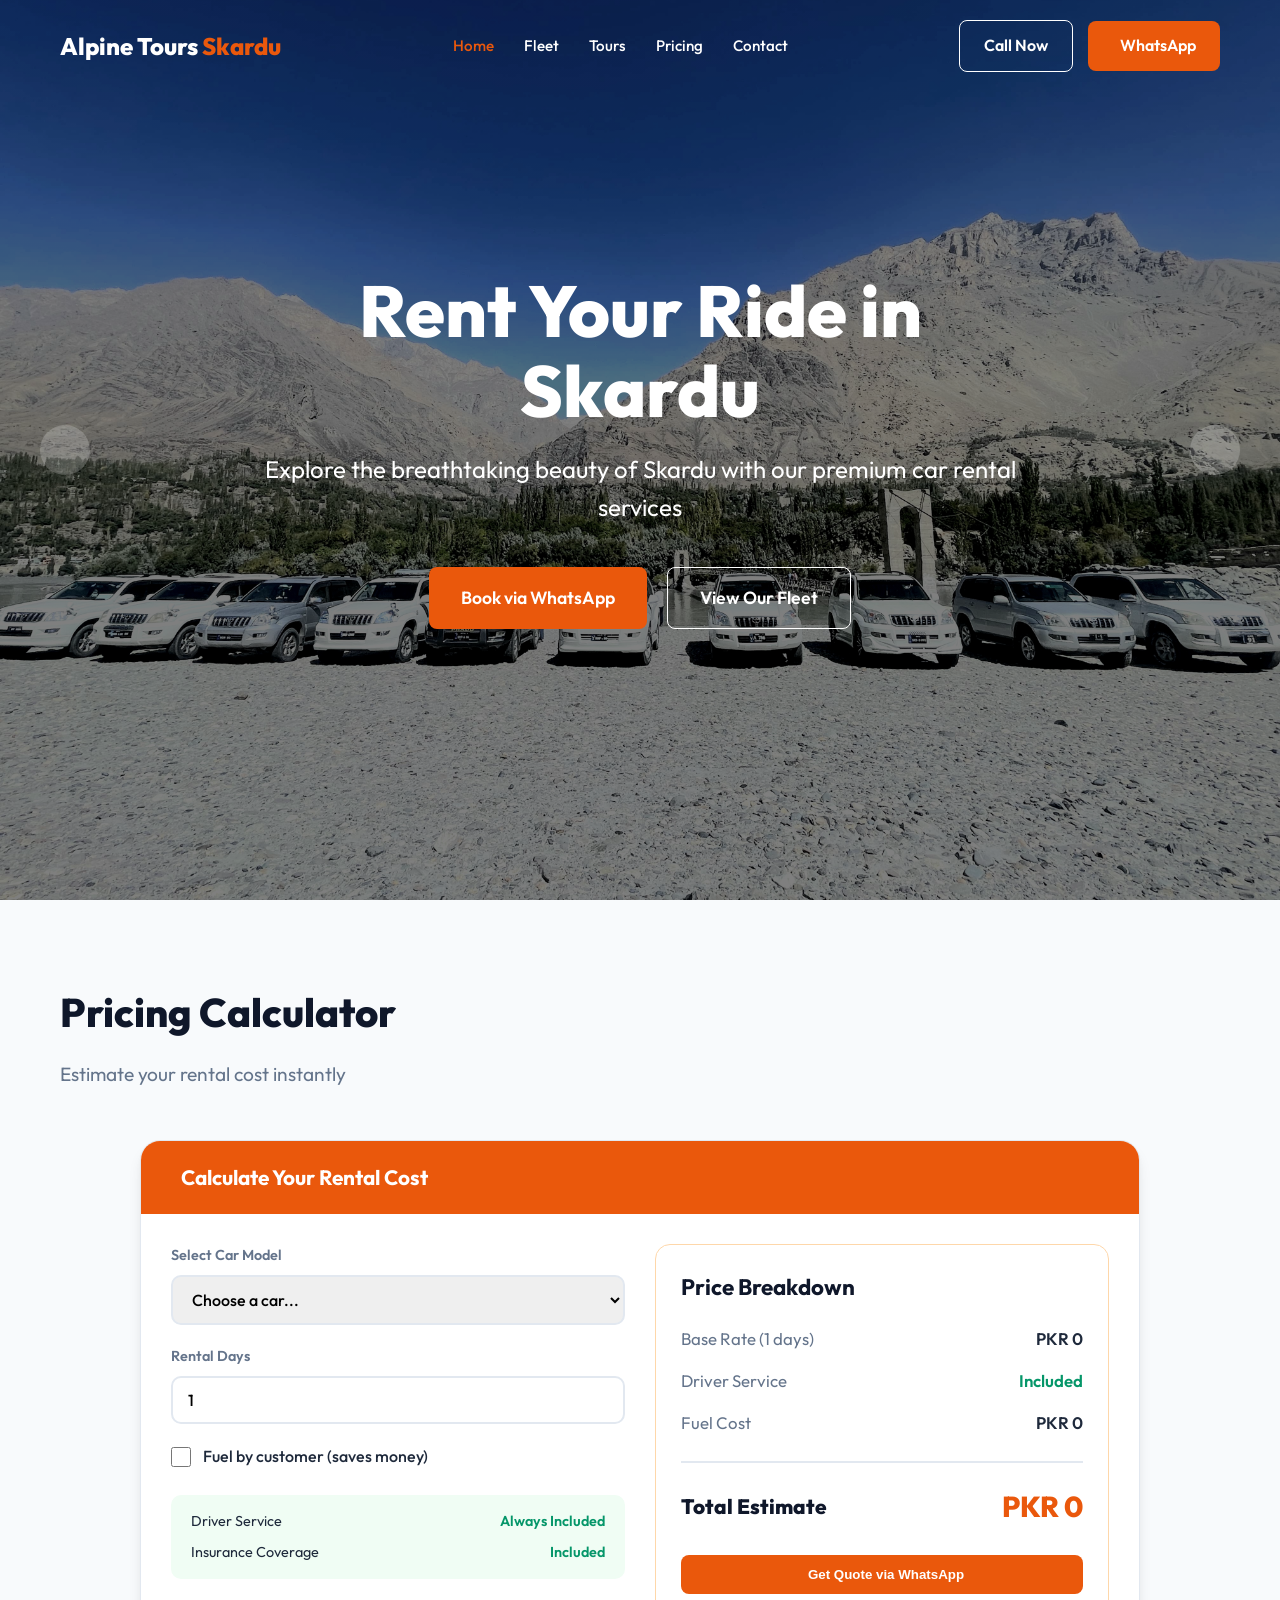
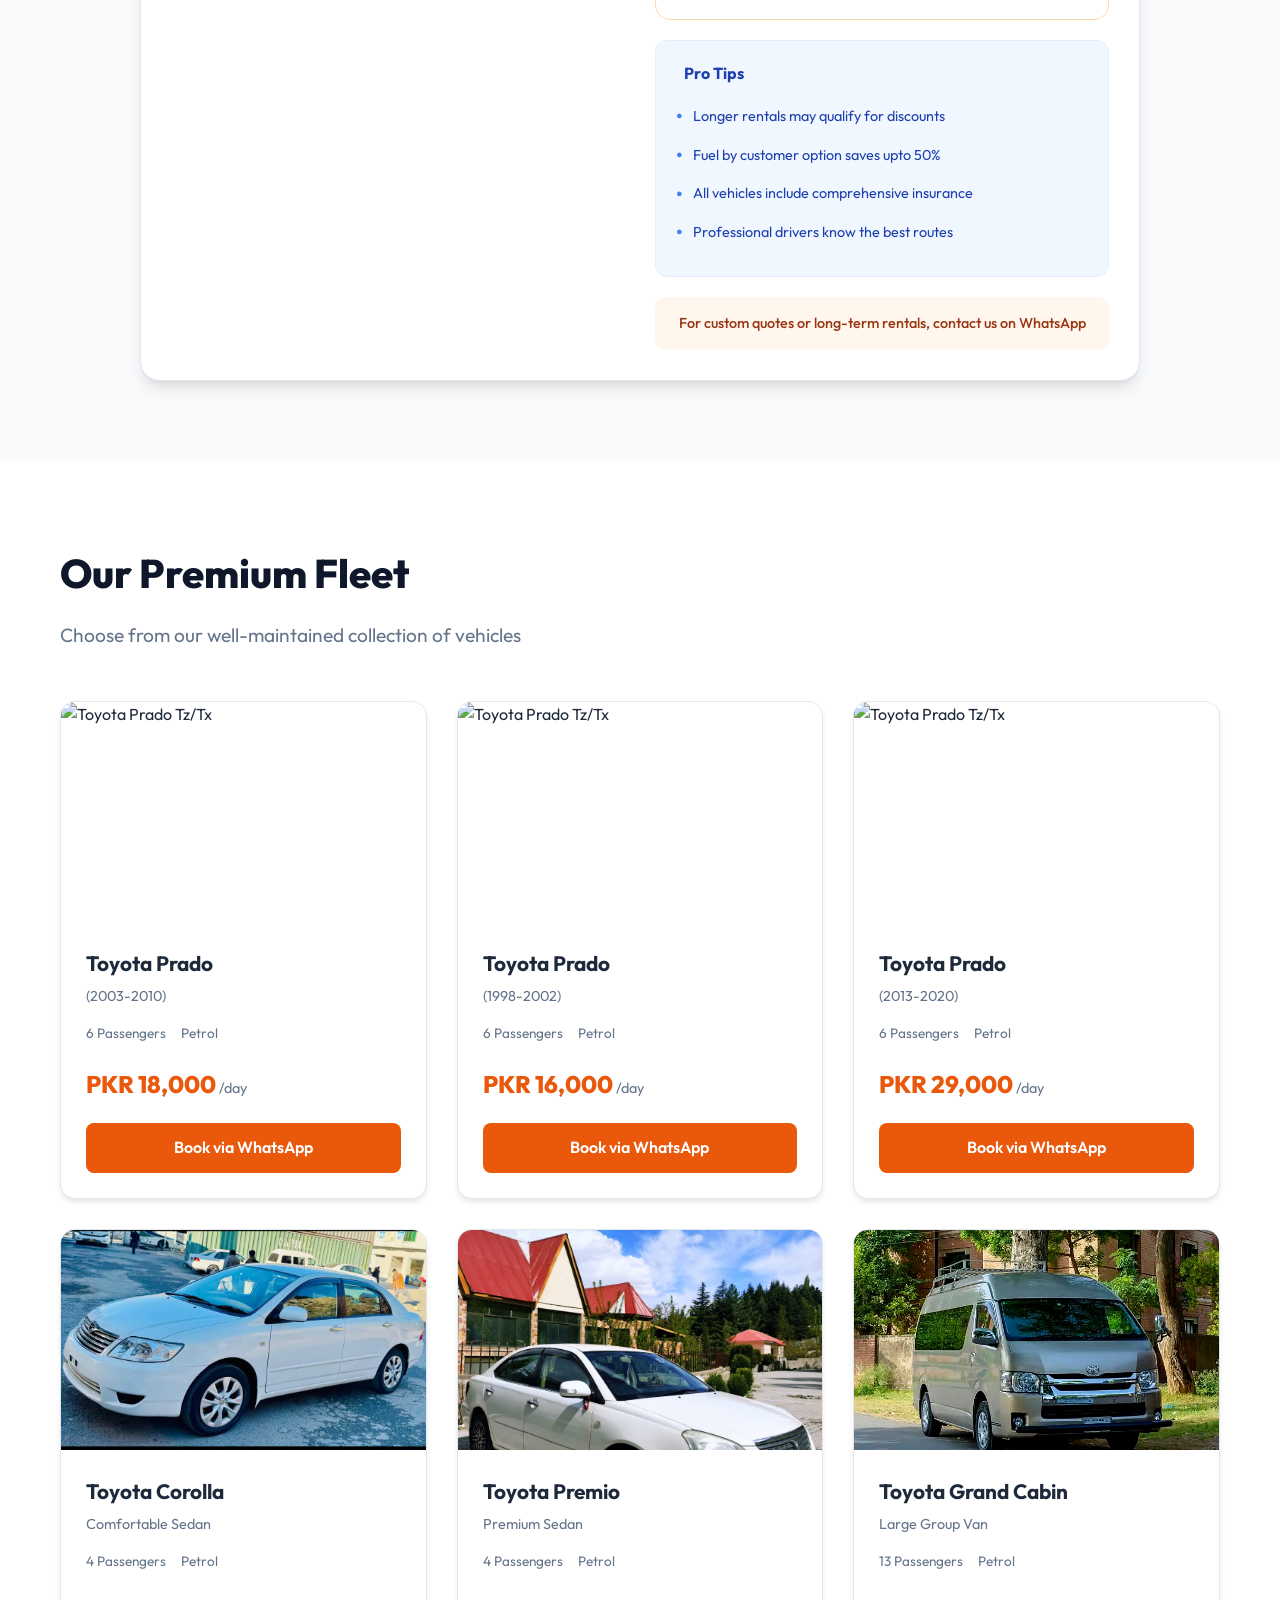
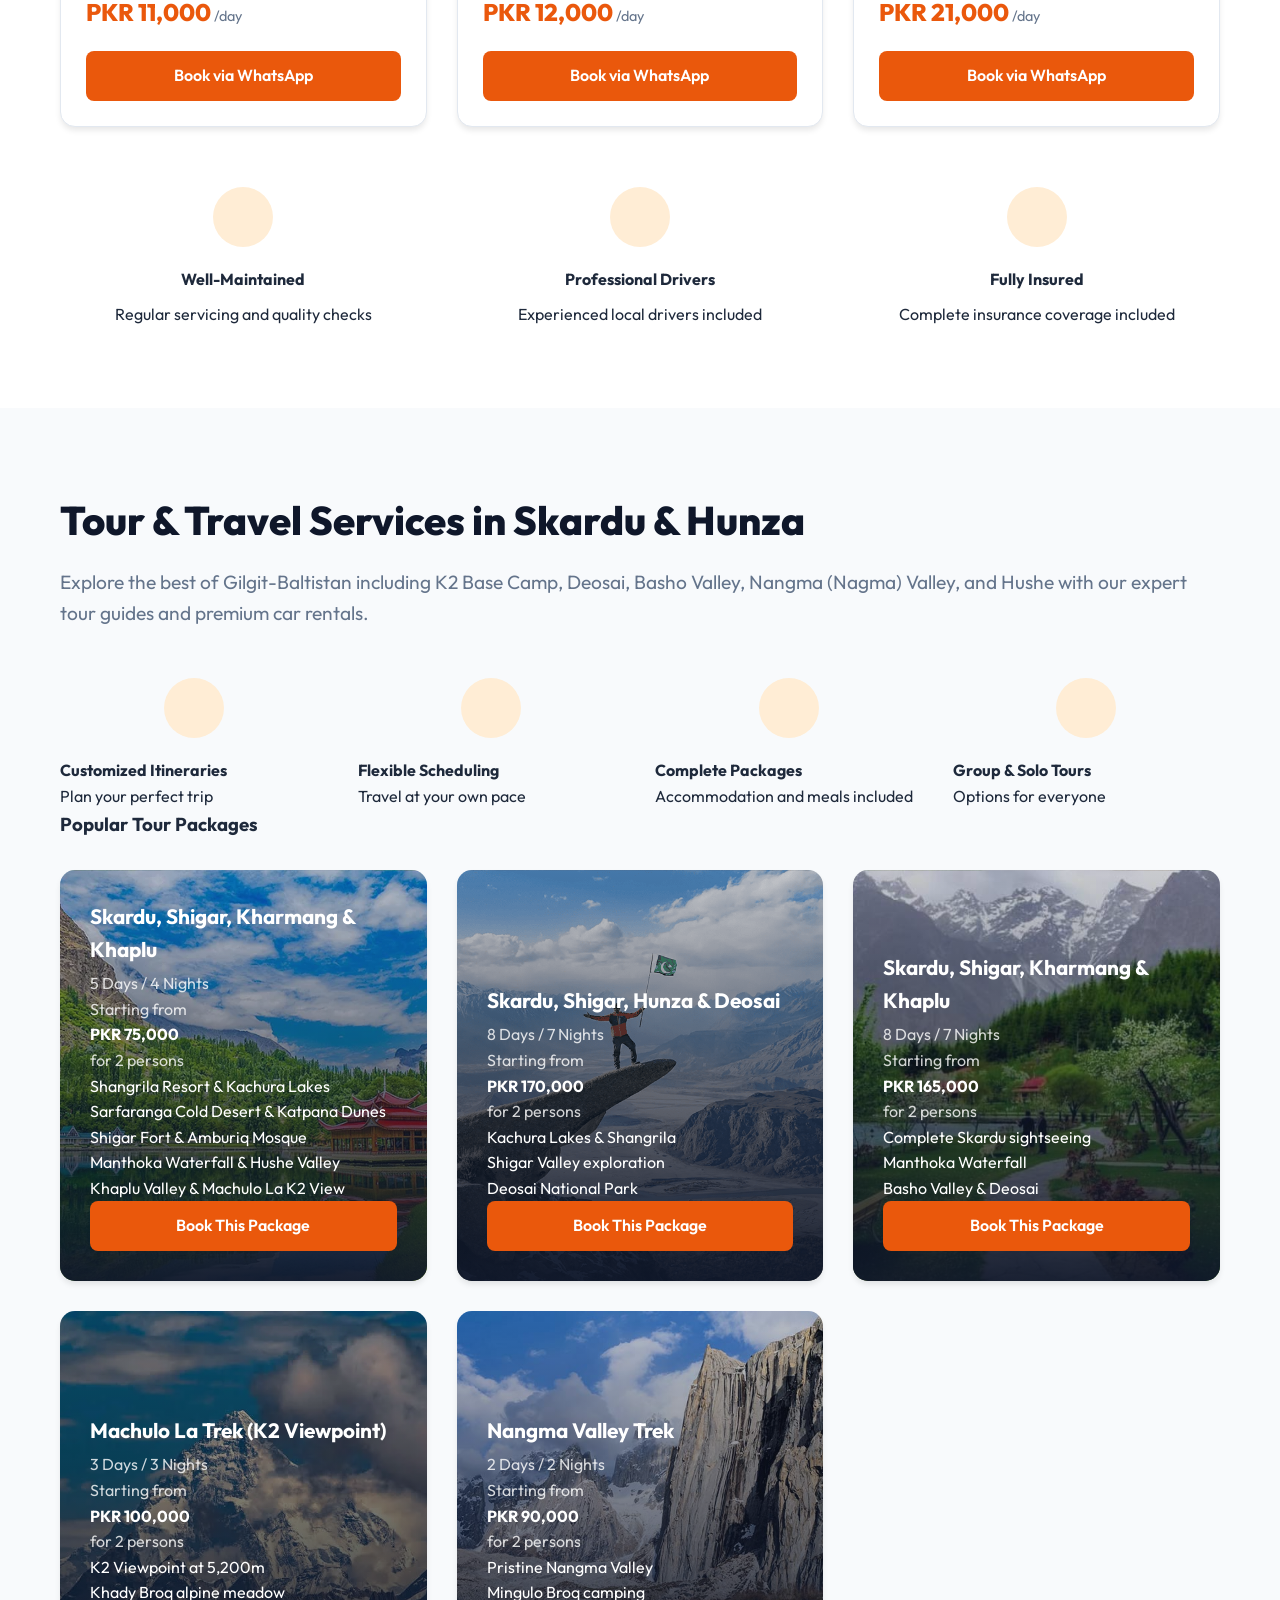
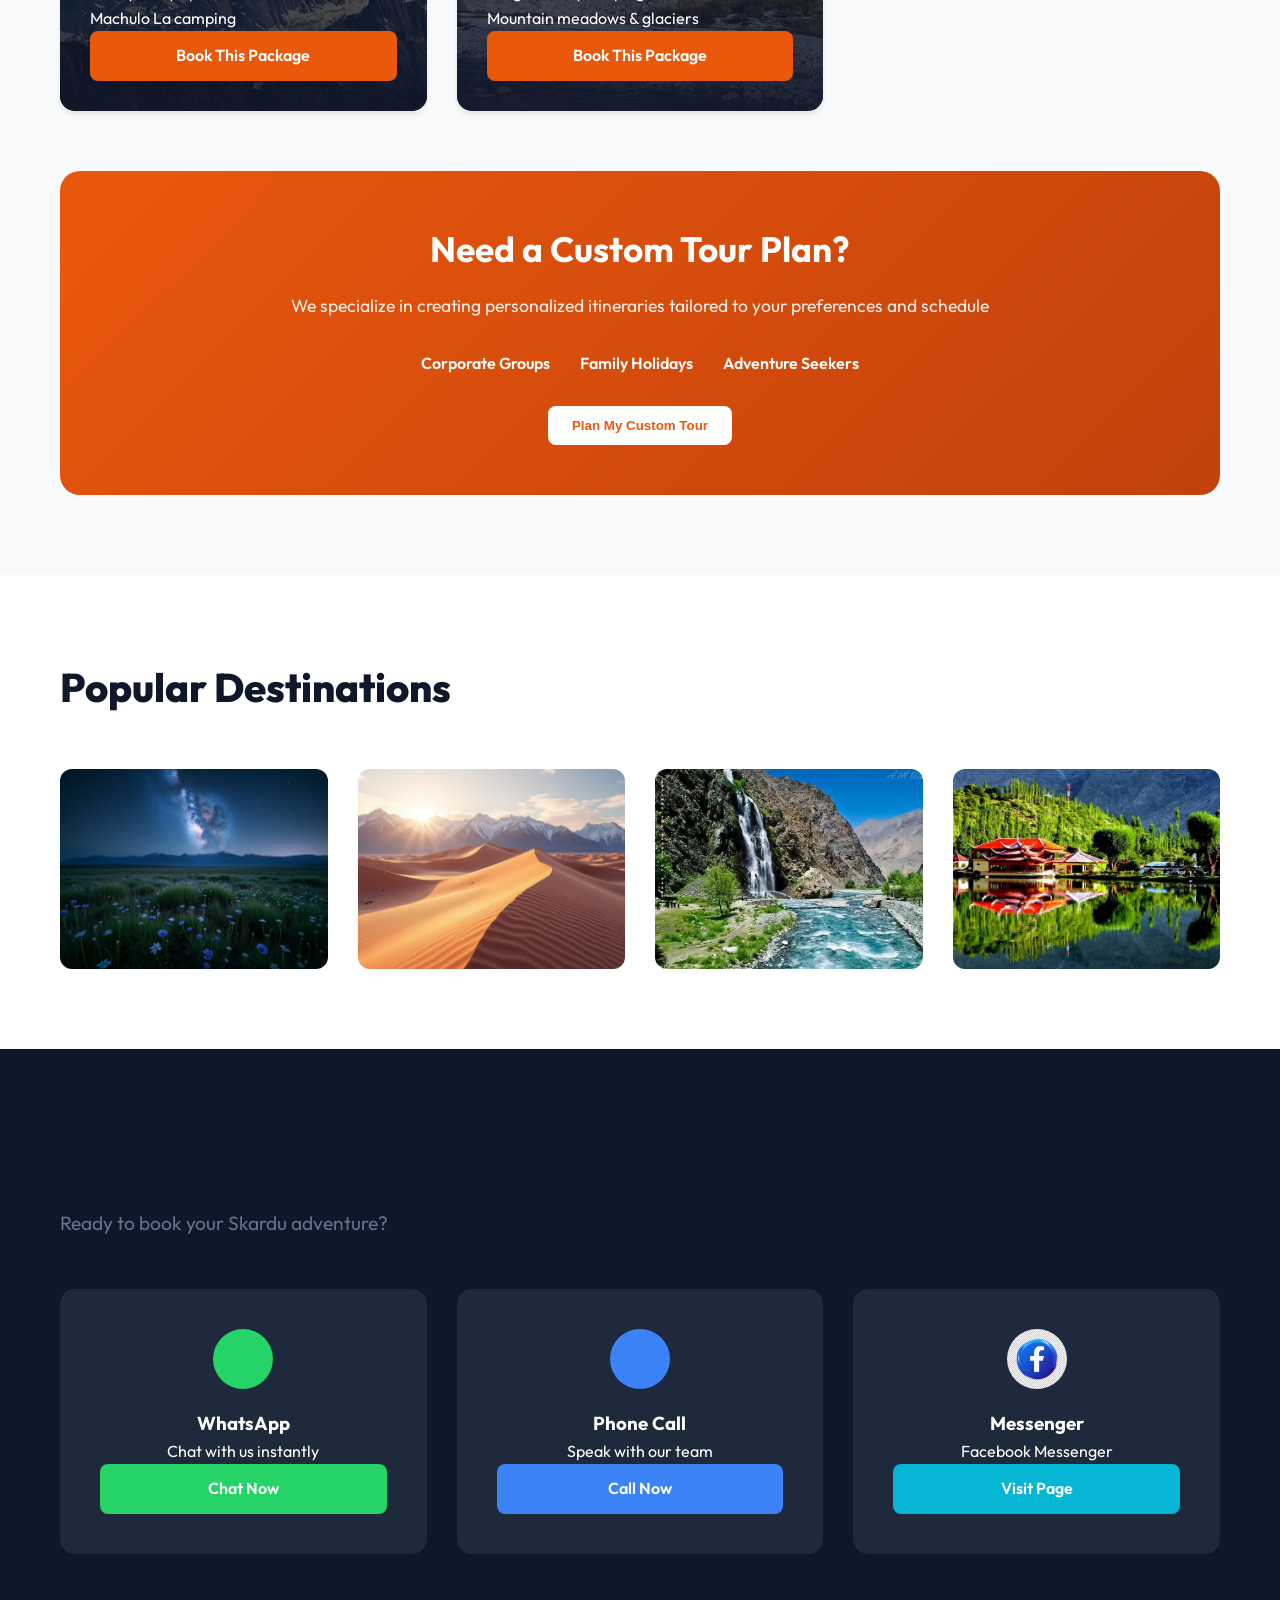
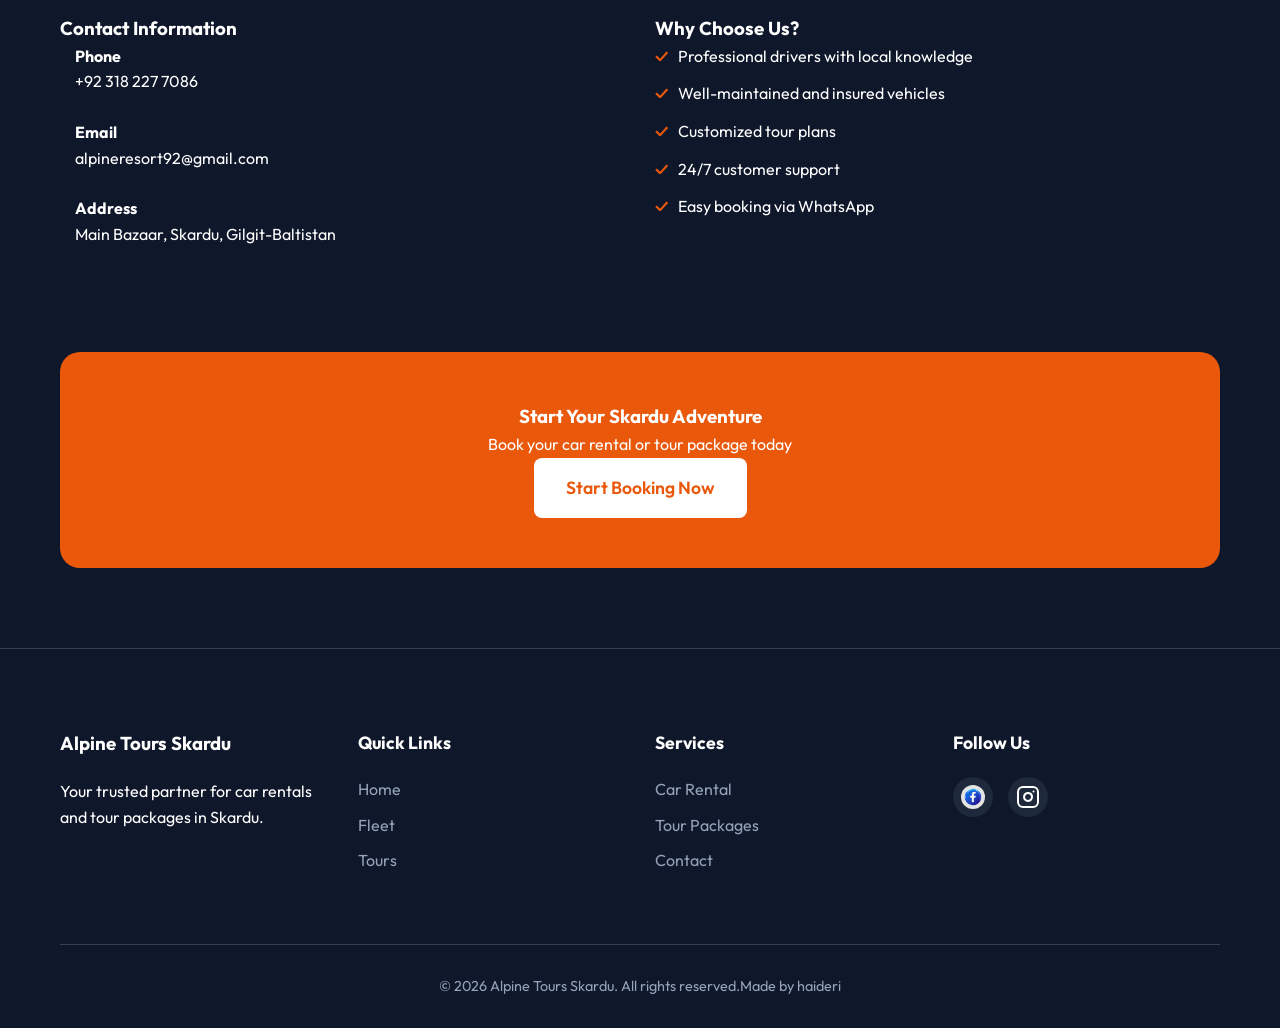
==== index.html @ d1e9169a "First upload" ====
<!DOCTYPE html>
<html lang="en">

<head>
    <meta charset="UTF-8">
    <meta name="viewport" content="width=device-width, initial-scale=1.0">
    <title>Alpine Tours Skardu | Rent Prado, K2 & Deosai Tours, Skardu Tour Packages</title>
    <meta name="description"
        content="Alpine Tours Skardu offers premium car rentals (Prado, Corolla) and tour packages to K2, Deosai, Basho Valley, and Hunza. Book your Skardu tour guide today!">
    <meta name="keywords"
        content="Tours, Skardu, Rent, Prado, K2, Nangma, Nagma, Machulo La, Hushe, Basho Valley, Deosai, Manthoka Waterfall, Katpana, Sarfaranga, Kachura, Tour Guide, Packages, Hunza, Skardu Car Rental">
    <meta name="author" content="Alpine Tours Skardu">

    <!-- Open Graph / Facebook -->
    <meta property="og:type" content="website">
    <meta property="og:url" content="https://alpinetourskardu.com/">
    <meta property="og:title" content="Alpine Tours Skardu | Rent Prado, K2 & Deosai Tours">
    <meta property="og:description"
        content="Premium car rentals and customized tour packages in Skardu. Explore Deosai, K2, and Basho Valley with our expert tour guides.">
    <meta property="og:image" content="img/skardu.webp">

    <!-- Twitter -->
    <meta property="twitter:card" content="summary_large_image">
    <meta property="twitter:url" content="https://alpinetourskardu.com/">
    <meta property="twitter:title" content="Alpine Tours Skardu | Rent Prado, K2 & Deosai Tours">
    <meta property="twitter:description"
        content="Premium car rentals and customized tour packages in Skardu. Explore Deosai, K2, and Basho Valley.">
    <meta property="twitter:image" content="img/skardu.webp">

    <!-- Structured Data (JSON-LD) -->
    <script type="application/ld+json">
    {
      "@context": "https://schema.org",
      "@type": "TravelAgency",
      "name": "Alpine Tours Skardu",
      "image": "img/skardu.webp",
      "@id": "",
      "url": "https://alpinetourskardu.com/",
      "telephone": "+923182277086",
      "address": {
        "@type": "PostalAddress",
        "streetAddress": "Main Bazaar",
        "addressLocality": "Skardu",
        "addressRegion": "Gilgit-Baltistan",
        "postalCode": "16100",
        "addressCountry": "PK"
      },
      "geo": {
        "@type": "GeoCoordinates",
        "latitude": 35.2975,
        "longitude": 75.6333
      },
      "openingHoursSpecification": {
        "@type": "OpeningHoursSpecification",
        "dayOfWeek": [
          "Monday",
          "Tuesday",
          "Wednesday",
          "Thursday",
          "Friday",
          "Saturday",
          "Sunday"
        ],
        "opens": "00:00",
        "closes": "23:59"
      }
    }
    </script>

    <!-- Fonts -->
    <link rel="preconnect" href="https://fonts.googleapis.com">
    <link rel="preconnect" href="https://fonts.gstatic.com" crossorigin>
    <link href="https://fonts.googleapis.com/css2?family=Outfit:wght@300;400;500;600;700;800&display=swap"
        rel="stylesheet">

    <!-- CSS -->
    <link rel="stylesheet" href="style.css">

    <!-- Preload Hero Image -->
    <link rel="preload" as="image" href="img/bag1.jpg">

    <!-- Lucide Icons -->
    <script src="https://unpkg.com/lucide@latest"></script>
</head>

<body>
    <!-- Navigation -->
    <nav id="navbar">
        <div class="container nav-container">
            <div class="logo">
                <a href="#home">Alpine Tours <span>Skardu</span></a>
            </div>

            <div class="nav-links" id="navLinks">
                <a href="#home" class="active">Home</a>
                <a href="#fleet">Fleet</a>
                <a href="#tours">Tours</a>
                <a href="#pricing">Pricing</a>
                <a href="#contact">Contact</a>
            </div>

            <div class="nav-actions">
                <a href="tel:+923182277086" class="btn btn-outline hide-mobile">Call Now</a>
                <a href="https://wa.me/923182277086" target="_blank" class="btn btn-primary">
                    <i data-lucide="message-circle"></i>
                    <span>WhatsApp</span>
                </a>
                <button class="menu-toggle" id="menuToggle">
                    <i data-lucide="menu"></i>
                </button>
            </div>
        </div>

        <!-- Mobile Menu -->
        <div class="mobile-menu" id="mobileMenu">
            <a href="#home">Home</a>
            <a href="#fleet">Fleet</a>
            <a href="#tours">Tours</a>
            <a href="#pricing">Pricing</a>
            <a href="#contact">Contact</a>
            <a href="tel:+923182277086" class="mobile-cta">Call Now</a>
        </div>
    </nav>

    <!-- Hero Section -->
    <section id="home" class="hero">
        <div class="hero-slider" id="heroSlider">
            <!-- Slides will be injected or hardcoded -->
            <div class="slide active"
                style="background-image: linear-gradient(rgba(0,0,0,0.5), rgba(0,0,0,0.5)), url('img/bag1.jpg')">
                <div class="container hero-content">
                    <h1 class="fade-in">Rent Your Ride in Skardu</h1>
                    <p class="fade-in-delay">Explore the breathtaking beauty of Skardu with our premium car rental services</p>
                    <div class="hero-btns fade-in-delay-2">
                        <a href="https://wa.me/923182277086" target="_blank" class="btn btn-primary btn-lg">Book via WhatsApp</a>
                        <a href="#fleet" class="btn btn-outline btn-lg">View Our Fleet</a>
                    </div>
                </div>
            </div>
        </div>

        <div class="slider-controls">
            <button id="prevSlide"><i data-lucide="chevron-left"></i></button>
            <button id="nextSlide"><i data-lucide="chevron-right"></i></button>
        </div>

        <div class="slider-dots" id="sliderDots"></div>
    </section>

    <!-- Pricing Calculator Section -->
    <section id="pricing" class="section bg-light">
        <div class="container">
            <div class="section-header text-center">
                <h2>Pricing Calculator</h2>
                <p>Estimate your rental cost instantly</p>
            </div>

            <div class="calculator-card">
                <div class="calc-header">
                    <i data-lucide="calculator"></i>
                    <h3>Calculate Your Rental Cost</h3>
                </div>
                <div class="calc-body">
                    <div class="calc-grid">
                        <div class="calc-form-side">
                            <div class="form-group">
                                <label for="carSelect">Select Car Model</label>
                                <select id="carSelect">
                                    <option value="" disabled selected>Choose a car...</option>
                                    <option value="8000" data-name="Toyota Prado Tz/Tx (2003-2010)"
                                        data-image="https://cdn.builder.io/api/v1/image/assets%2Ffdd56951636c4281af1ff3e14802ea36%2F48b029d29fe64defafe3b20cee55f166?format=webp&width=400"
                                        data-fuel="10000">Toyota Prado (2003-2010) </option>
                                    <option value="7000" data-name="Toyota Prado Tz/Tx (1998-2002)"
                                        data-image="https://cdn.builder.io/api/v1/image/assets%2Ffdd56951636c4281af1ff3e14802ea36%2F7db49ef62cf04a0687fddeb3b77f5457?format=webp&width=400"
                                        data-fuel="9000">Toyota Prado (1998-2002) </option>
                                    <option value="18000" data-name="Toyota Prado Tz/Tx (2013-2020)"
                                        data-image="https://cdn.builder.io/api/v1/image/assets%2Ffdd56951636c4281af1ff3e14802ea36%2F344e35fb4f974686bb15cae7d5325103?format=webp&width=400"
                                        data-fuel="11000">Toyota Prado (2013-2020) </option>
                                    <option value="5000" data-name="Toyota Corolla" data-image="img/Corolla .jpg"
                                        data-fuel="6000">Toyota Corolla </option>
                                    <option value="6000" data-name="Toyota Premio" data-image="img/Premio.jpg"
                                        data-fuel="6000">Toyota Premio </option>
                                    <option value="13000" data-name="Toyota Grand Cabin"
                                        data-image="img/Grand Cabin.jpeg" data-fuel="8000">Toyota Grand Cabin </option>
                                </select>
                            </div>

                            <div class="form-group">
                                <label for="rentalDays">Rental Days</label>
                                <input type="number" id="rentalDays" min="1" max="30" value="1">
                            </div>

                            <div class="form-checkbox">
                                <input type="checkbox" id="fuelOption">
                                <label for="fuelOption">Fuel by customer (saves money)</label>
                            </div>

                            <div class="calc-inclusions">
                                <div class="inclusion-item">
                                    <span>Driver Service</span>
                                    <span class="status-badge"><i data-lucide="check"></i> Always Included</span>
                                </div>
                                <div class="inclusion-item">
                                    <span>Insurance Coverage</span>
                                    <span class="status-badge"><i data-lucide="check"></i> Included</span>
                                </div>
                            </div>

                            <div id="selectedVehicleCard" class="selected-vehicle-card" style="display: none;">
                                <h4>Selected Vehicle</h4>
                                <div class="selected-vehicle-box">
                                    <img id="selectedVehicleImg" src="" alt="Selected Vehicle">
                                    <div class="selected-vehicle-name" id="selectedVehicleName"></div>
                                </div>
                            </div>
                        </div>

                        <div class="calc-summary-side">
                            <div class="price-breakdown-card">
                                <h3>Price Breakdown</h3>
                                <div class="breakdown-list">
                                    <div class="breakdown-item">
                                        <span class="label">Base Rate (<span id="summaryDays">1</span> days)</span>
                                        <span class="value" id="summaryBase">PKR 0</span>
                                    </div>
                                    <div class="breakdown-item">
                                        <span class="label">Driver Service</span>
                                        <span class="value text-success">Included</span>
                                    </div>
                                    <div class="breakdown-item" id="fuelBreakdown">
                                        <span class="label">Fuel Cost</span>
                                        <span class="value" id="summaryFuel">PKR 0</span>
                                    </div>
                                </div>
                                <div class="total-estimate">
                                    <span class="label">Total Estimate</span>
                                    <span class="value" id="totalPrice">PKR 0</span>
                                </div>
                                <button class="btn btn-primary btn-block" id="bookBtn">
                                    <i data-lucide="message-circle"></i>
                                    Get Quote via WhatsApp
                                </button>
                            </div>

                            <div class="pro-tips">
                                <h4><i data-lucide="lightbulb"></i> Pro Tips</h4>
                                <ul>
                                    <li>Longer rentals may qualify for discounts</li>
                                    <li>Fuel by customer option saves upto 50%</li>
                                    <li>All vehicles include comprehensive insurance</li>
                                    <li>Professional drivers know the best routes</li>
                                </ul>
                            </div>

                            <div class="custom-quote-msg">
                                For custom quotes or long-term rentals, contact us on WhatsApp
                            </div>
                        </div>
                    </div>
                </div>
            </div>
        </div>
    </section>

    <!-- Fleet Section -->
    <section id="fleet" class="section">
        <div class="container">
            <div class="section-header text-center">
                <h2>Our Premium Fleet</h2>
                <p>Choose from our well-maintained collection of vehicles</p>
            </div>

            <div class="grid grid-3">
                <!-- Vehicle Card 1 -->
                <div class="card vehicle-card">
                    <div class="card-img">
                        <img src="https://cdn.builder.io/api/v1/image/assets%2Ffdd56951636c4281af1ff3e14802ea36%2F48b029d29fe64defafe3b20cee55f166?format=webp&width=400"
                            alt="Toyota Prado Tz/Tx">
                        <div class="card-overlay">
                            <a href="https://wa.me/923182277086" class="btn btn-primary">Book Now</a>
                        </div>
                    </div>
                    <div class="card-content">
                        <h3>Toyota Prado </h3>
                        <p class="subtitle">(2003-2010)</p>
                        <div class="vehicle-info">
                            <span><i data-lucide="users"></i> 6 Passengers</span>
                            <span><i data-lucide="fuel"></i> Petrol</span>
                        </div>
                        <div class="price-tag">
                            <span class="amount">PKR 18,000</span>
                            <span class="unit">/day</span>
                        </div>
                        <a href="https://wa.me/923182277086" class="btn btn-primary btn-block">Book via WhatsApp</a>
                    </div>
                </div>

                <!-- Vehicle Card 2 -->
                <div class="card vehicle-card">
                    <div class="card-img">
                        <img src="https://cdn.builder.io/api/v1/image/assets%2Ffdd56951636c4281af1ff3e14802ea36%2F7db49ef62cf04a0687fddeb3b77f5457?format=webp&width=400"
                            alt="Toyota Prado Tz/Tx">
                        <div class="card-overlay">
                            <a href="https://wa.me/923182277086" class="btn btn-primary">Book Now</a>
                        </div>
                    </div>
                    <div class="card-content">
                        <h3>Toyota Prado </h3>
                        <p class="subtitle">(1998-2002)</p>
                        <div class="vehicle-info">
                            <span><i data-lucide="users"></i> 6 Passengers</span>
                            <span><i data-lucide="fuel"></i> Petrol</span>
                        </div>
                        <div class="price-tag">
                            <span class="amount">PKR 16,000</span>
                            <span class="unit">/day</span>
                        </div>
                        <a href="https://wa.me/923182277086" class="btn btn-primary btn-block">Book via WhatsApp</a>
                    </div>
                </div>

                <!-- Vehicle Card 3 -->
                <div class="card vehicle-card">
                    <div class="card-img">
                        <img src="https://cdn.builder.io/api/v1/image/assets%2Ffdd56951636c4281af1ff3e14802ea36%2F344e35fb4f974686bb15cae7d5325103?format=webp&width=400"
                            alt="Toyota Prado Tz/Tx">
                        <div class="card-overlay">
                            <a href="https://wa.me/923182277086" class="btn btn-primary">Book Now</a>
                        </div>
                    </div>
                    <div class="card-content">
                        <h3>Toyota Prado </h3>
                        <p class="subtitle">(2013-2020)</p>
                        <div class="vehicle-info">
                            <span><i data-lucide="users"></i> 6 Passengers</span>
                            <span><i data-lucide="fuel"></i> Petrol</span>
                        </div>
                        <div class="price-tag">
                            <span class="amount">PKR 29,000</span>
                            <span class="unit">/day</span>
                        </div>
                        <a href="https://wa.me/923182277086" class="btn btn-primary btn-block">Book via WhatsApp</a>
                    </div>
                </div>

                <!-- Vehicle Card 4: Toyota Corolla -->
                <div class="card vehicle-card">
                    <div class="card-img">
                        <img src="img/Corolla%20.jpg" alt="Toyota Corolla">
                        <div class="card-overlay">
                            <a href="https://wa.me/923182277086" class="btn btn-primary">Book Now</a>
                        </div>
                    </div>
                    <div class="card-content">
                        <h3>Toyota Corolla</h3>
                        <p class="subtitle">Comfortable Sedan</p>
                        <div class="vehicle-info">
                            <span><i data-lucide="users"></i> 4 Passengers</span>
                            <span><i data-lucide="fuel"></i> Petrol</span>
                        </div>
                        <div class="price-tag">
                            <span class="amount">PKR 11,000</span>
                            <span class="unit">/day</span>
                        </div>
                        <a href="https://wa.me/923182277086" class="btn btn-primary btn-block">Book via WhatsApp</a>
                    </div>
                </div>

                <!-- Vehicle Card 5: Toyota Premio -->
                <div class="card vehicle-card">
                    <div class="card-img">
                        <img src="img/Premio.jpg" alt="Toyota Premio">
                        <div class="card-overlay">
                            <a href="https://wa.me/923182277086" class="btn btn-primary">Book Now</a>
                        </div>
                    </div>
                    <div class="card-content">
                        <h3>Toyota Premio</h3>
                        <p class="subtitle">Premium Sedan</p>
                        <div class="vehicle-info">
                            <span><i data-lucide="users"></i> 4 Passengers</span>
                            <span><i data-lucide="fuel"></i> Petrol</span>
                        </div>
                        <div class="price-tag">
                            <span class="amount">PKR 12,000</span>
                            <span class="unit">/day</span>
                        </div>
                        <a href="https://wa.me/923182277086" class="btn btn-primary btn-block">Book via WhatsApp</a>
                    </div>
                </div>

                <!-- Vehicle Card 6: Toyota Grand Cabin -->
                <div class="card vehicle-card">
                    <div class="card-img">
                        <img src="img/Grand%20Cabin.jpeg" alt="Toyota Grand Cabin">
                        <div class="card-overlay">
                            <a href="https://wa.me/923182277086" class="btn btn-primary">Book Now</a>
                        </div>
                    </div>
                    <div class="card-content">
                        <h3>Toyota Grand Cabin</h3>
                        <p class="subtitle">Large Group Van</p>
                        <div class="vehicle-info">
                            <span><i data-lucide="users"></i> 13 Passengers</span>
                            <span><i data-lucide="fuel"></i> Petrol</span>
                        </div>
                        <div class="price-tag">
                            <span class="amount">PKR 21,000</span>
                            <span class="unit">/day</span>
                        </div>
                        <a href="https://wa.me/923182277086" class="btn btn-primary btn-block">Book via WhatsApp</a>
                    </div>
                </div>
            </div>

            <div class="fleet-features grid grid-3 mt-section">
                <div class="feature-item">
                    <div class="icon-circle"><i data-lucide="shield"></i></div>
                    <h4>Well-Maintained</h4>
                    <p>Regular servicing and quality checks</p>
                </div>
                <div class="feature-item">
                    <div class="icon-circle"><i data-lucide="users"></i></div>
                    <h4>Professional Drivers</h4>
                    <p>Experienced local drivers included</p>
                </div>
                <div class="feature-item">
                    <div class="icon-circle"><i data-lucide="shield-check"></i></div>
                    <h4>Fully Insured</h4>
                    <p>Complete insurance coverage included</p>
                </div>
            </div>
        </div>
    </section>

    <!-- Tour Services Section -->
    <section id="tours" class="section bg-light">
        <div class="container">
            <div class="section-header text-center">
                <h2>Tour & Travel Services in Skardu & Hunza</h2>
                <p>Explore the best of Gilgit-Baltistan including K2 Base Camp, Deosai, Basho Valley, Nangma (Nagma)
                    Valley, and Hushe with our expert tour guides and premium car rentals.</p>
            </div>

            <div class="grid grid-4 mb-section">
                <div class="service-icon-box">
                    <div class="icon-circle"><i data-lucide="map-pin"></i></div>
                    <h4>Customized Itineraries</h4>
                    <p>Plan your perfect trip</p>
                </div>
                <div class="service-icon-box">
                    <div class="icon-circle"><i data-lucide="calendar"></i></div>
                    <h4>Flexible Scheduling</h4>
                    <p>Travel at your own pace</p>
                </div>
                <div class="service-icon-box">
                    <div class="icon-circle"><i data-lucide="home"></i></div>
                    <h4>Complete Packages</h4>
                    <p>Accommodation and meals included</p>
                </div>
                <div class="service-icon-box">
                    <div class="icon-circle"><i data-lucide="users-2"></i></div>
                    <h4>Group & Solo Tours</h4>
                    <p>Options for everyone</p>
                </div>
            </div>

            <h3 class="text-center mb-md">Popular Tour Packages</h3>
            <div class="grid grid-3">
                <!-- Tour Package 1 -->
                <div class="card tour-card" style="background-image: url('img/skardu.webp')">
                    <div class="card-content">
                        <div class="tour-icon"></div>
                        <h3>Skardu, Shigar, Kharmang & Khaplu</h3>
                        <p class="tour-days">5 Days / 4 Nights</p>
                        <div class="tour-price">
                            <span class="label">Starting from</span>
                            <h4 class="amount">PKR 75,000</h4>
                            <span class="pax">for 2 persons</span>
                        </div>
                        <ul class="tour-highlights">
                            <li><i data-lucide="check-circle"></i> Shangrila Resort & Kachura Lakes</li>
                            <li><i data-lucide="check-circle"></i> Sarfaranga Cold Desert & Katpana Dunes</li>
                            <li><i data-lucide="check-circle"></i> Shigar Fort & Amburiq Mosque</li>
                            <li><i data-lucide="check-circle"></i> Manthoka Waterfall & Hushe Valley</li>
                            <li><i data-lucide="check-circle"></i> Khaplu Valley & Machulo La K2 View</li>
                        </ul>
                        <a href="https://wa.me/923182277086?text=Hi!%20I'm%20interested%20in%20booking%20the%20Skardu,%20Shigar,%20Kharmang%20&%20Khaplu%205-Day%20Package."
                            target="_blank" class="btn btn-primary btn-block">Book This Package</a>
                    </div>
                </div>

                <!-- Tour Package 2 -->
                <div class="card tour-card" style="background-image: url('img/skardu1.png')">
                    <div class="card-content">
                        <div class="tour-icon"></div>
                        <h3>Skardu, Shigar, Hunza & Deosai</h3>
                        <p class="tour-days">8 Days / 7 Nights</p>
                        <div class="tour-price">
                            <span class="label">Starting from</span>
                            <h4 class="amount">PKR 170,000</h4>
                            <span class="pax">for 2 persons</span>
                        </div>
                        <ul class="tour-highlights">
                            <li><i data-lucide="check-circle"></i> Kachura Lakes & Shangrila</li>
                            <li><i data-lucide="check-circle"></i> Shigar Valley exploration</li>
                            <li><i data-lucide="check-circle"></i> Deosai National Park</li>
                        </ul>
                        <a href="https://wa.me/923182277086?text=Hi!%20I'm%20interested%20in%20booking%20the%20Skardu,%20Shigar,%20Hunza%20&%20Deosai%208-Day%20Package."
                            target="_blank" class="btn btn-primary btn-block">Book This Package</a>
                    </div>
                </div>

                <!-- Tour Package 3 -->
                <div class="card tour-card" style="background-image: url('img/skardu2.jpg')">
                    <div class="card-content">
                        <div class="tour-icon"></div>
                        <h3>Skardu, Shigar, Kharmang & Khaplu</h3>
                        <p class="tour-days">8 Days / 7 Nights</p>
                        <div class="tour-price">
                            <span class="label">Starting from</span>
                            <h4 class="amount">PKR 165,000</h4>
                            <span class="pax">for 2 persons</span>
                        </div>
                        <ul class="tour-highlights">
                            <li><i data-lucide="check-circle"></i> Complete Skardu sightseeing</li>
                            <li><i data-lucide="check-circle"></i> Manthoka Waterfall</li>
                            <li><i data-lucide="check-circle"></i> Basho Valley & Deosai</li>
                        </ul>
                        <a href="https://wa.me/923182277086?text=Hi!%20I'm%20interested%20in%20booking%20the%20Skardu,%20Shigar,%20Kharmang%20&%20Khaplu%208-Day%20Package."
                            target="_blank" class="btn btn-primary btn-block">Book This Package</a>
                    </div>
                </div>

                <!-- Tour Package 4: Machulo La Trek -->
                <div class="card tour-card" style="background-image: url('img/macholo.webp')">
                    <div class="card-content">
                        <div class="tour-icon"></div>
                        <h3>Machulo La Trek (K2 Viewpoint)</h3>
                        <p class="tour-days">3 Days / 3 Nights</p>
                        <div class="tour-price">
                            <span class="label">Starting from</span>
                            <h4 class="amount">PKR 100,000</h4>
                            <span class="pax">for 2 persons</span>
                        </div>
                        <ul class="tour-highlights">
                            <li><i data-lucide="check-circle"></i> K2 Viewpoint at 5,200m</li>
                            <li><i data-lucide="check-circle"></i> Khady Broq alpine meadow</li>
                            <li><i data-lucide="check-circle"></i> Machulo La camping</li>
                        </ul>
                        <a href="https://wa.me/923182277086?text=Hi!%20I'm%20interested%20in%20booking%20the%20Machulo%20La%20Trek."
                            target="_blank" class="btn btn-primary btn-block">Book This Package</a>
                    </div>
                </div>

                <!-- Tour Package 5: Nangma Valley Trek -->
                <div class="card tour-card" style="background-image: url('img/nangma%20vally.jpg')">
                    <div class="card-content">
                        <div class="tour-icon"></div>
                        <h3>Nangma Valley Trek</h3>
                        <p class="tour-days">2 Days / 2 Nights</p>
                        <div class="tour-price">
                            <span class="label">Starting from</span>
                            <h4 class="amount">PKR 90,000</h4>
                            <span class="pax">for 2 persons</span>
                        </div>
                        <ul class="tour-highlights">
                            <li><i data-lucide="check-circle"></i> Pristine Nangma Valley</li>
                            <li><i data-lucide="check-circle"></i> Mingulo Broq camping</li>
                            <li><i data-lucide="check-circle"></i> Mountain meadows & glaciers</li>
                        </ul>
                        <a href="https://wa.me/923182277086?text=Hi!%20I'm%20interested%20in%20booking%20the%20Nangma%20Valley%20Trek."
                            target="_blank" class="btn btn-primary btn-block">Book This Package</a>
                    </div>
                </div>
            </div>

            <div class="cta-banner mt-section">
                <h3>Need a Custom Tour Plan?</h3>
                <p>We specialize in creating personalized itineraries tailored to your preferences and schedule</p>
                <div class="cta-features">
                    <span>Corporate Groups</span>
                    <span>Family Holidays</span>
                    <span>Adventure Seekers</span>
                </div>
                <button class="btn btn-white">Plan My Custom Tour</button>
            </div>
        </div>
    </section>

    <!-- Destinations Section -->
    <section class="section">
        <div class="container">
            <div class="section-header text-center">
                <h2>Popular Destinations</h2>
            </div>
            <div class="grid grid-4">
                <div class="dest-card">
                    <img src="img/deosai-national-park.webp" alt="Deosai National Park Skardu Tours">
                    <div class="dest-overlay">
                        <h4>Deosai National Park</h4>
                        <p>Land of Giants</p>
                    </div>
                </div>
                <div class="dest-card">
                    <img src="img/katpana-cold-desert.webp" alt="Katpana Cold Desert Skardu Rent Prado">
                    <div class="dest-overlay">
                        <h4>Katpana Cold Desert</h4>
                        <p>Unique sand dunes</p>
                    </div>
                </div>
                <div class="dest-card">
                    <img src="img/manthkha.jpg" alt="Manthoka Waterfall Kharmang Skardu Packages">
                    <div class="dest-overlay">
                        <h4>Manthoka Waterfall</h4>
                        <p>Natural beauty</p>
                    </div>
                </div>
                <div class="dest-card">
                    <img src="img/shangrila-resort-lake.webp" alt="Shangrila Resort Kachura Lake Skardu Tour Guide">
                    <div class="dest-overlay">
                        <h4>Shangrila Resort</h4>
                        <p>Lower Kachura Lake</p>
                    </div>
                </div>
            </div>
        </div>
    </section>

    <!-- Contact Section -->
    <section id="contact" class="section bg-dark text-white">
        <div class="container">
            <div class="section-header text-center">
                <h2>Get in Touch With Us</h2>
                <p>Ready to book your Skardu adventure?</p>
            </div>

            <div class="grid grid-3 contact-cards">
                <div class="contact-card">
                    <div class="icon-circle bg-whatsapp"><i data-lucide="message-circle"></i></div>
                    <h3>WhatsApp</h3>
                    <p>Chat with us instantly</p>
                    <a href="https://wa.me/923182277086" class="btn btn-whatsapp btn-block">Chat Now</a>
                </div>
                <div class="contact-card">
                    <div class="icon-circle bg-phone"><i data-lucide="phone"></i></div>
                    <h3>Phone Call</h3>
                    <p>Speak with our team</p>
                    <a href="tel:+923182277086" class="btn btn-phone btn-block" id="phoneCallBtn">Call Now</a>
                </div>
                <div class="contact-card">
                    <div class="icon-circle" style="background: none; overflow: hidden;"><img src="img/fb_icon.jpg"
                            alt="Facebook" style="width: 100%; height: 100%; object-fit: cover;"></div>
                    <h3>Messenger</h3>
                    <p>Facebook Messenger</p>
                    <a href="https://www.facebook.com/people/Alpine-Tours-Skardu/100077133245114/" target="_blank"
                        class="btn btn-facebook btn-block">Visit Page</a>
                </div>
            </div>

            <div class="grid grid-2 mt-section">
                <div class="contact-info">
                    <h3>Contact Information</h3>
                    <div class="info-item">
                        <i data-lucide="phone"></i>
                        <div>
                            <strong>Phone</strong>
                            <p>+92 318 227 7086</p>
                        </div>
                    </div>
                    <div class="info-item">
                        <i data-lucide="mail"></i>
                        <div>
                            <strong>Email</strong>
                            <p>alpineresort92@gmail.com</p>
                        </div>
                    </div>
                    <div class="info-item">
                        <i data-lucide="map-pin"></i>
                        <div>
                            <strong>Address</strong>
                            <p>Main Bazaar, Skardu, Gilgit-Baltistan</p>
                        </div>
                    </div>
                </div>

                <div class="why-us">
                    <h3>Why Choose Us?</h3>
                    <ul class="check-list">
                        <li><span>✓</span> Professional drivers with local knowledge</li>
                        <li><span>✓</span> Well-maintained and insured vehicles</li>
                        <li><span>✓</span> Customized tour plans</li>
                        <li><span>✓</span> 24/7 customer support</li>
                        <li><span>✓</span> Easy booking via WhatsApp</li>
                    </ul>
                </div>
            </div>

            <div class="final-cta">
                <h3>Start Your Skardu Adventure</h3>
                <p>Book your car rental or tour package today</p>
                <a href="https://wa.me/923182277086" class="btn btn-white btn-lg">Start Booking Now</a>
            </div>
        </div>
    </section>

    <!-- Footer -->
    <footer>
        <div class="container">
            <div class="grid grid-4">
                <div class="footer-col">
                    <h3>Alpine Tours Skardu</h3>
                    <p>Your trusted partner for car rentals and tour packages in Skardu.</p>
                </div>
                <div class="footer-col">
                    <h4>Quick Links</h4>
                    <ul>
                        <li><a href="#home">Home</a></li>
                        <li><a href="#fleet">Fleet</a></li>
                        <li><a href="#tours">Tours</a></li>
                    </ul>
                </div>
                <div class="footer-col">
                    <h4>Services</h4>
                    <ul>
                        <li><a href="#pricing">Car Rental</a></li>
                        <li><a href="#tours">Tour Packages</a></li>
                        <li><a href="#contact">Contact</a></li>
                    </ul>
                </div>
                <div class="footer-col">
                    <h4>Follow Us</h4>
                    <div class="social-links">
                        <a href="https://www.facebook.com/profile.php?id=100077133245114" target="_blank"
                            class="facebook-link" aria-label="Facebook">
                            <img src="img/fb_icon.jpg" alt="Facebook"
                                style="width: 24px; height: 24px; border-radius: 50%; object-fit: cover;">
                        </a>
                        <a href="https://www.instagram.com/incredibleskardu?igsh=cXI4b3U4dmhjMXF0" target="_blank"
                            class="instagram-link" aria-label="Instagram">
                            <svg xmlns="http://www.w3.org/2000/svg" width="24" height="24" viewBox="0 0 24 24"
                                fill="none" stroke="currentColor" stroke-width="2" stroke-linecap="round"
                                stroke-linejoin="round" class="lucide lucide-instagram">
                                <rect width="20" height="20" x="2" y="2" rx="5" ry="5"></rect>
                                <path d="M16 11.37A4 4 0 1 1 12.63 8 4 4 0 0 1 16 11.37z"></path>
                                <line x1="17.5" x2="17.51" y1="6.5" y2="6.5"></line>
                            </svg>
                        </a>
                    </div>
                </div>
            </div>
            <div class="footer-bottom">
                <p>&copy; 2026 Alpine Tours Skardu. All rights reserved.Made by haideri</p>
            </div>
        </div>
    </footer>

    <script src="script.js"></script>
</body>

</html>
---- style.css ----
:root {
    --primary: #ea580c; /* orange-600 */
    --primary-hover: #c2410c; /* orange-700 */
    --secondary: #0f172a; /* slate-900 */
    --text-main: #1e293b; /* slate-800 */
    --text-muted: #64748b; /* slate-500 */
    --bg-light: #f8fafc; /* slate-50 */
    --bg-white: #ffffff;
    --border: #e2e8f0;
    --shadow: 0 10px 15px -3px rgba(0, 0, 0, 0.1), 0 4px 6px -2px rgba(0, 0, 0, 0.05);
    --transition: all 0.3s ease;
    --font-main: 'Outfit', sans-serif;
}

* {
    margin: 0;
    padding: 0;
    box-sizing: border-box;
}

html {
    scroll-behavior: smooth;
}

body {
    font-family: var(--font-main);
    color: var(--text-main);
    line-height: 1.6;
    overflow-x: hidden;
}

a {
    text-decoration: none;
    color: inherit;
    transition: var(--transition);
}

ul {
    list-style: none;
}

img {
    max-width: 100%;
    display: block;
}

.container {
    max-width: 1200px;
    margin: 0 auto;
    padding: 0 20px;
}

.section {
    padding: 80px 0;
}

.section-header {
    margin-bottom: 50px;
}

.section-header h2 {
    font-size: 2.5rem;
    font-weight: 800;
    margin-bottom: 15px;
    color: var(--secondary);
}

.section-header p {
    font-size: 1.2rem;
    color: var(--text-muted);
}

.bg-light {
    background-color: var(--bg-light);
}

.bg-dark {
    background-color: var(--secondary);
}

.text-white {
    color: white;
}

.text-center {
    text-center: center;
}

.mt-section {
    margin-top: 60px;
}

.mb-md {
    margin-bottom: 30px;
}

/* Grid System */
.grid {
    display: grid;
    gap: 30px;
}

.grid-2 { grid-template-columns: repeat(2, 1fr); }
.grid-3 { grid-template-columns: repeat(3, 1fr); }
.grid-4 { grid-template-columns: repeat(4, 1fr); }

@media (max-width: 992px) {
    .grid-3, .grid-4 { grid-template-columns: repeat(2, 1fr); }
}

@media (max-width: 600px) {
    .grid-2, .grid-3, .grid-4 { grid-template-columns: 1fr; }
}

/* Buttons */
.btn {
    display: inline-flex;
    align-items: center;
    justify-content: center;
    gap: 8px;
    padding: 12px 24px;
    border-radius: 8px;
    font-weight: 600;
    cursor: pointer;
    border: none;
    transition: var(--transition);
}

.btn-primary {
    background-color: var(--primary);
    color: white;
}

.btn-primary:hover {
    background-color: var(--primary-hover);
    transform: translateY(-2px);
}

.btn-outline {
    background-color: transparent;
    border: 1px solid white;
    color: white;
}

.btn-outline:hover {
    background-color: white;
    color: var(--secondary);
}

.btn-white {
    background-color: white;
    color: var(--primary);
}

.btn-white:hover {
    background-color: #f1f5f9;
}

.btn-lg {
    padding: 16px 32px;
    font-size: 1.1rem;
}

.btn-block {
    width: 100%;
}

/* Navigation */
#navbar {
    position: fixed;
    top: 0;
    width: 100%;
    z-index: 1000;
    transition: var(--transition);
    padding: 20px 0;
}

#navbar.scrolled {
    background-color: white;
    padding: 15px 0;
    box-shadow: 0 2px 10px rgba(0,0,0,0.1);
}

.nav-container {
    display: flex;
    justify-content: space-between;
    align-items: center;
}

.logo a {
    font-size: 1.5rem;
    font-weight: 800;
    color: white;
}

#navbar.scrolled .logo a {
    color: var(--secondary);
}

.logo span {
    color: var(--primary);
}

.nav-links {
    display: flex;
    gap: 30px;
}

.nav-links a {
    color: white;
    font-weight: 500;
    font-size: 0.95rem;
}

#navbar.scrolled .nav-links a {
    color: var(--text-main);
}

.nav-links a:hover, .nav-links a.active {
    color: var(--primary);
}

.nav-actions {
    display: flex;
    align-items: center;
    gap: 15px;
}

.menu-toggle {
    display: none;
    background: none;
    border: none;
    color: white;
    cursor: pointer;
}

#navbar.scrolled .menu-toggle {
    color: var(--secondary);
}

.mobile-menu {
    position: absolute;
    top: 100%;
    left: 0;
    width: 100%;
    background-color: var(--secondary);
    display: none;
    flex-direction: column;
    padding: 20px;
    gap: 15px;
}

.mobile-menu.open {
    display: flex;
}

.mobile-menu a {
    color: white;
    font-size: 1.1rem;
}

/* Hero Section */
.hero {
    position: relative;
    height: 100vh;
    overflow: hidden;
}

.hero-slider {
    height: 100%;
    position: relative;
}

.slide {
    position: absolute;
    top: 0;
    left: 0;
    width: 100%;
    height: 100%;
    background-size: cover;
    background-position: center;
    opacity: 0;
    transition: opacity 1s ease-in-out;
    display: flex;
    align-items: center;
    justify-content: center;
}

.slide.active {
    opacity: 1;
}

.hero-content {
    text-align: center;
    color: white;
    max-width: 800px;
}

.hero-content h1 {
    font-size: 4.5rem;
    font-weight: 800;
    margin-bottom: 20px;
    line-height: 1.1;
}

.hero-content p {
    font-size: 1.5rem;
    margin-bottom: 40px;
    opacity: 0.9;
}

.hero-btns {
    display: flex;
    gap: 20px;
    justify-content: center;
}

.slider-controls {
    position: absolute;
    top: 50%;
    width: 100%;
    transform: translateY(-50%);
    display: flex;
    justify-content: space-between;
    padding: 0 40px;
    pointer-events: none;
}

.slider-controls button {
    width: 50px;
    height: 50px;
    border-radius: 50%;
    background-color: rgba(255,255,255,0.2);
    border: none;
    color: white;
    cursor: pointer;
    pointer-events: auto;
    transition: var(--transition);
}

.slider-controls button:hover {
    background-color: var(--primary);
}

.slider-dots {
    position: absolute;
    bottom: 40px;
    left: 50%;
    transform: translateX(-50%);
    display: flex;
    gap: 12px;
}

.dot {
    width: 12px;
    height: 12px;
    border-radius: 50%;
    background-color: rgba(255,255,255,0.5);
    cursor: pointer;
    transition: var(--transition);
}

.dot.active {
    background-color: var(--primary);
    width: 30px;
    border-radius: 20px;
}

/* Calculator Card */
.calculator-card {
    background: white;
    border-radius: 20px;
    box-shadow: var(--shadow);
    overflow: hidden;
    max-width: 1000px;
    margin: 0 auto;
    border: 1px solid var(--border);
}

.calc-header {
    background-color: var(--primary);
    color: white;
    padding: 20px 25px;
    display: flex;
    align-items: center;
    gap: 15px;
}

.calc-header h3 {
    font-size: 1.3rem;
    font-weight: 700;
}

.calc-body {
    padding: 30px;
}

.calc-grid {
    display: grid;
    grid-template-columns: 1fr 1fr;
    gap: 30px;
}

@media (max-width: 850px) {
    .calc-grid {
        grid-template-columns: 1fr;
    }
}

.form-group {
    margin-bottom: 20px;
}

.form-group label {
    display: block;
    margin-bottom: 8px;
    font-weight: 600;
    font-size: 0.9rem;
    color: var(--text-muted);
}

.form-group select, .form-group input {
    width: 100%;
    padding: 12px 15px;
    border: 2px solid var(--border);
    border-radius: 10px;
    font-family: inherit;
    font-size: 1rem;
    font-weight: 500;
    transition: var(--transition);
}

.form-group select:focus, .form-group input:focus {
    outline: none;
    border-color: var(--primary);
}

.form-checkbox {
    display: flex;
    align-items: center;
    gap: 12px;
    margin-bottom: 25px;
}

.form-checkbox input[type="checkbox"] {
    width: 20px;
    height: 20px;
    cursor: pointer;
}

.form-checkbox label {
    cursor: pointer;
    font-weight: 500;
    color: var(--text-main);
}

.calc-inclusions {
    background-color: #f0fdf4;
    padding: 15px 20px;
    border-radius: 10px;
    margin-bottom: 25px;
}

.inclusion-item {
    display: flex;
    justify-content: space-between;
    margin-bottom: 8px;
    font-size: 0.9rem;
}

.inclusion-item:last-child { margin-bottom: 0; }

.status-badge {
    color: #059669;
    font-weight: 600;
    display: flex;
    align-items: center;
    gap: 5px;
}

/* Selected Vehicle Card */
.selected-vehicle-card {
    margin-top: 30px;
    padding-top: 25px;
    border-top: 1px solid var(--border);
}

.selected-vehicle-card h4 {
    margin-bottom: 15px;
    font-size: 0.95rem;
    color: var(--text-muted);
}

.selected-vehicle-box {
    background-color: white;
    border: 1px solid var(--border);
    border-radius: 12px;
    overflow: hidden;
    padding: 12px;
    position: relative;
}

.selected-vehicle-box img {
    width: 100%;
    height: 200px;
    object-fit: cover;
    border-radius: 8px;
}

.selected-vehicle-name {
    position: absolute;
    bottom: 22px;
    left: 22px;
    background: rgba(0, 0, 0, 0.8);
    color: white;
    padding: 4px 10px;
    border-radius: 4px;
    font-size: 0.8rem;
    font-weight: 600;
    max-width: calc(100% - 44px);
    white-space: nowrap;
    overflow: hidden;
    text-overflow: ellipsis;
}

/* Summary Side */
.price-breakdown-card {
    background-color: white;
    border: 1px solid #fed7aa; /* light orange border */
    border-radius: 15px;
    padding: 25px;
    margin-bottom: 20px;
}

.price-breakdown-card h3 {
    font-size: 1.4rem;
    margin-bottom: 20px;
    color: var(--secondary);
    font-weight: 700;
}

.breakdown-list {
    margin-bottom: 25px;
}

.breakdown-item {
    display: flex;
    justify-content: space-between;
    margin-bottom: 15px;
    font-size: 1.05rem;
}

.breakdown-item .label {
    color: var(--text-muted);
}

.breakdown-item .value {
    font-weight: 600;
    color: var(--text-main);
}

.text-success {
    color: #059669 !important;
}

.total-estimate {
    display: flex;
    justify-content: space-between;
    align-items: center;
    border-top: 2px solid var(--border);
    padding-top: 20px;
    margin-bottom: 25px;
}

.total-estimate .label {
    font-size: 1.3rem;
    font-weight: 800;
    color: var(--secondary);
}

.total-estimate .value {
    font-size: 1.8rem;
    font-weight: 800;
    color: var(--primary);
}

.pro-tips {
    background-color: #f0f7ff;
    border: 1px solid #e0f0ff;
    padding: 20px;
    border-radius: 12px;
    margin-bottom: 20px;
}

.pro-tips h4 {
    color: #1e40af;
    margin-bottom: 15px;
    display: flex;
    align-items: center;
    gap: 8px;
    font-size: 1rem;
}

.pro-tips ul li {
    font-size: 0.9rem;
    color: #1e40af;
    margin-bottom: 8px;
    display: flex;
    align-items: center;
    gap: 10px;
}

.pro-tips ul li::before {
    content: "•";
    color: #3b82f6;
    font-weight: bold;
    font-size: 1.2rem;
}

.custom-quote-msg {
    background-color: #fff7ed;
    color: #9a3412;
    padding: 15px;
    border-radius: 10px;
    text-align: center;
    font-size: 0.9rem;
    font-weight: 500;
}

/* Vehicle Cards */
.card {
    background: white;
    border-radius: 15px;
    box-shadow: 0 4px 6px -1px rgba(0, 0, 0, 0.1);
    overflow: hidden;
    transition: var(--transition);
    border: 1px solid var(--border);
}

.card:hover {
    transform: translateY(-10px);
    box-shadow: var(--shadow);
}

.card-img {
    position: relative;
    height: 220px;
    overflow: hidden;
}

.card-img img {
    width: 100%;
    height: 100%;
    object-fit: cover;
    transition: var(--transition);
}

.card:hover .card-img img {
    transform: scale(1.1);
}

.card-overlay {
    position: absolute;
    inset: 0;
    background-color: rgba(15, 23, 42, 0.8);
    display: flex;
    align-items: center;
    justify-content: center;
    opacity: 0;
    transition: var(--transition);
}

.card:hover .card-overlay {
    opacity: 1;
}

.card-content {
    padding: 25px;
}

.card-content h3 {
    font-size: 1.3rem;
    margin-bottom: 5px;
}

.subtitle {
    color: var(--text-muted);
    font-size: 0.9rem;
    margin-bottom: 15px;
}

.vehicle-info {
    display: flex;
    gap: 15px;
    margin-bottom: 20px;
    font-size: 0.85rem;
    color: var(--text-muted);
}

.price-tag {
    margin-bottom: 20px;
}

.price-tag .amount {
    font-size: 1.5rem;
    font-weight: 800;
    color: var(--primary);
}

.price-tag .unit {
    color: var(--text-muted);
    font-size: 0.9rem;
}

/* Feature Items */
.feature-item {
    text-align: center;
}

.icon-circle {
    width: 60px;
    height: 60px;
    background-color: #ffedd5;
    color: var(--primary);
    border-radius: 50%;
    display: flex;
    align-items: center;
    justify-content: center;
    margin: 0 auto 20px;
}

.feature-item h4 {
    margin-bottom: 10px;
}

.card.tour-card {
    position: relative;
    color: white;
    min-height: 400px;
    display: flex;
    flex-direction: column;
    justify-content: flex-end;
    border: none;
    background-size: cover;
    background-position: center;
    transition: var(--transition);
}

.card.tour-card::before {
    content: '';
    position: absolute;
    inset: 0;
    background: linear-gradient(to top, rgba(15, 23, 42, 0.95), rgba(15, 23, 42, 0.2));
    z-index: 1;
    transition: var(--transition);
}

.card.tour-card:hover::before {
    background: linear-gradient(to top, rgba(234, 88, 12, 0.9), rgba(15, 23, 42, 0.4));
}

.card.tour-card .card-content {
    position: relative;
    z-index: 2;
    padding: 30px;
}

.card.tour-card h3, 
.card.tour-card .tour-days,
.card.tour-card .tour-price .amount,
.card.tour-card .tour-highlights li {
    color: white;
}

.card.tour-card .tour-price .label,
.card.tour-card .tour-price .pax,
.card.tour-card .tour-days {
    color: rgba(255, 255, 255, 0.8);
}

.card.tour-card .tour-highlights i {
    color: var(--primary);
    filter: brightness(1.5);
}

.tour-card:hover {
    transform: translateY(-10px) scale(1.02);
}

/* Feature Items */
.cta-banner {
    background: linear-gradient(135deg, var(--primary), var(--primary-hover));
    padding: 50px;
    border-radius: 20px;
    color: white;
    text-align: center;
}

.cta-banner h3 {
    font-size: 2.2rem;
    margin-bottom: 15px;
}

.cta-banner p {
    font-size: 1.1rem;
    margin-bottom: 30px;
    opacity: 0.9;
}

.cta-features {
    display: flex;
    justify-content: center;
    gap: 30px;
    margin-bottom: 30px;
}

.cta-features span {
    font-weight: 600;
}

/* Destination Cards */
.dest-card {
    position: relative;
    border-radius: 12px;
    overflow: hidden;
    height: 200px;
}

.dest-card img {
    width: 100%;
    height: 100%;
    object-fit: cover;
    transition: var(--transition);
}

.dest-overlay {
    position: absolute;
    inset: 0;
    background: linear-gradient(to top, rgba(0,0,0,0.8), transparent);
    display: flex;
    flex-direction: column;
    justify-content: flex-end;
    padding: 20px;
    color: white;
    opacity: 0;
    transition: var(--transition);
}

.dest-card:hover .dest-overlay {
    opacity: 1;
}

.dest-card:hover img {
    transform: scale(1.1);
}

/* Contact Section Styles */
.contact-cards .contact-card {
    background-color: #1e293b;
    padding: 40px;
    text-align: center;
    border-radius: 15px;
    transition: var(--transition);
}

.contact-cards .contact-card:hover {
    background-color: #334155;
}

.bg-whatsapp { background-color: #25d366; color: white; }
.bg-phone { background-color: #3b82f6; color: white; }
.bg-facebook { background-color: #06b6d4; color: white; }

.btn-whatsapp { background-color: #25d366; color: white; }
.btn-phone { background-color: #3b82f6; color: white; }
.btn-facebook { background-color: #06b6d4; color: white; }

.info-item {
    display: flex;
    gap: 15px;
    margin-bottom: 25px;
}

.info-item i {
    color: var(--primary);
    margin-top: 5px;
}

.check-list li {
    display: flex;
    gap: 10px;
    margin-bottom: 12px;
}

.check-list span {
    color: var(--primary);
    font-weight: bold;
}

.final-cta {
    background-color: var(--primary);
    padding: 50px;
    border-radius: 20px;
    text-align: center;
    margin-top: 80px;
}

/* Footer */
footer {
    background-color: var(--secondary);
    color: white;
    padding: 80px 0 30px;
    border-top: 1px solid #334155;
}

.footer-col h3 {
    margin-bottom: 20px;
}

.footer-col h4 {
    margin-bottom: 20px;
    font-size: 1.1rem;
}

.footer-col ul li {
    margin-bottom: 10px;
}

.footer-col ul li a {
    color: #94a3b8;
}

.footer-col ul li a:hover {
    color: var(--primary);
}

.social-links {
    display: flex;
    gap: 15px;
}

.social-links a {
    width: 40px;
    height: 40px;
    background-color: #1e293b;
    display: flex;
    align-items: center;
    justify-content: center;
    border-radius: 50%;
}

.footer-bottom {
    margin-top: 60px;
    padding-top: 30px;
    border-top: 1px solid #334155;
    text-align: center;
    color: #94a3b8;
    font-size: 0.9rem;
}

/* Animations */
@keyframes fadeInUp {
    from {
        opacity: 0;
        transform: translateY(30px);
    }
    to {
        opacity: 1;
        transform: translateY(0);
    }
}

.fade-in { animation: fadeInUp 0.8s ease-out forwards; }
.fade-in-delay { animation: fadeInUp 0.8s ease-out 0.2s forwards; opacity: 0; }
.fade-in-delay-2 { animation: fadeInUp 0.8s ease-out 0.4s forwards; opacity: 0; }

/* Responsive Adjustments */
@media (max-width: 768px) {
    .hero-content h1 { font-size: 2.8rem; }
    .hero-content p { font-size: 1.1rem; }
    .nav-links, .hide-mobile { display: none; }
    .menu-toggle { display: block; }
}
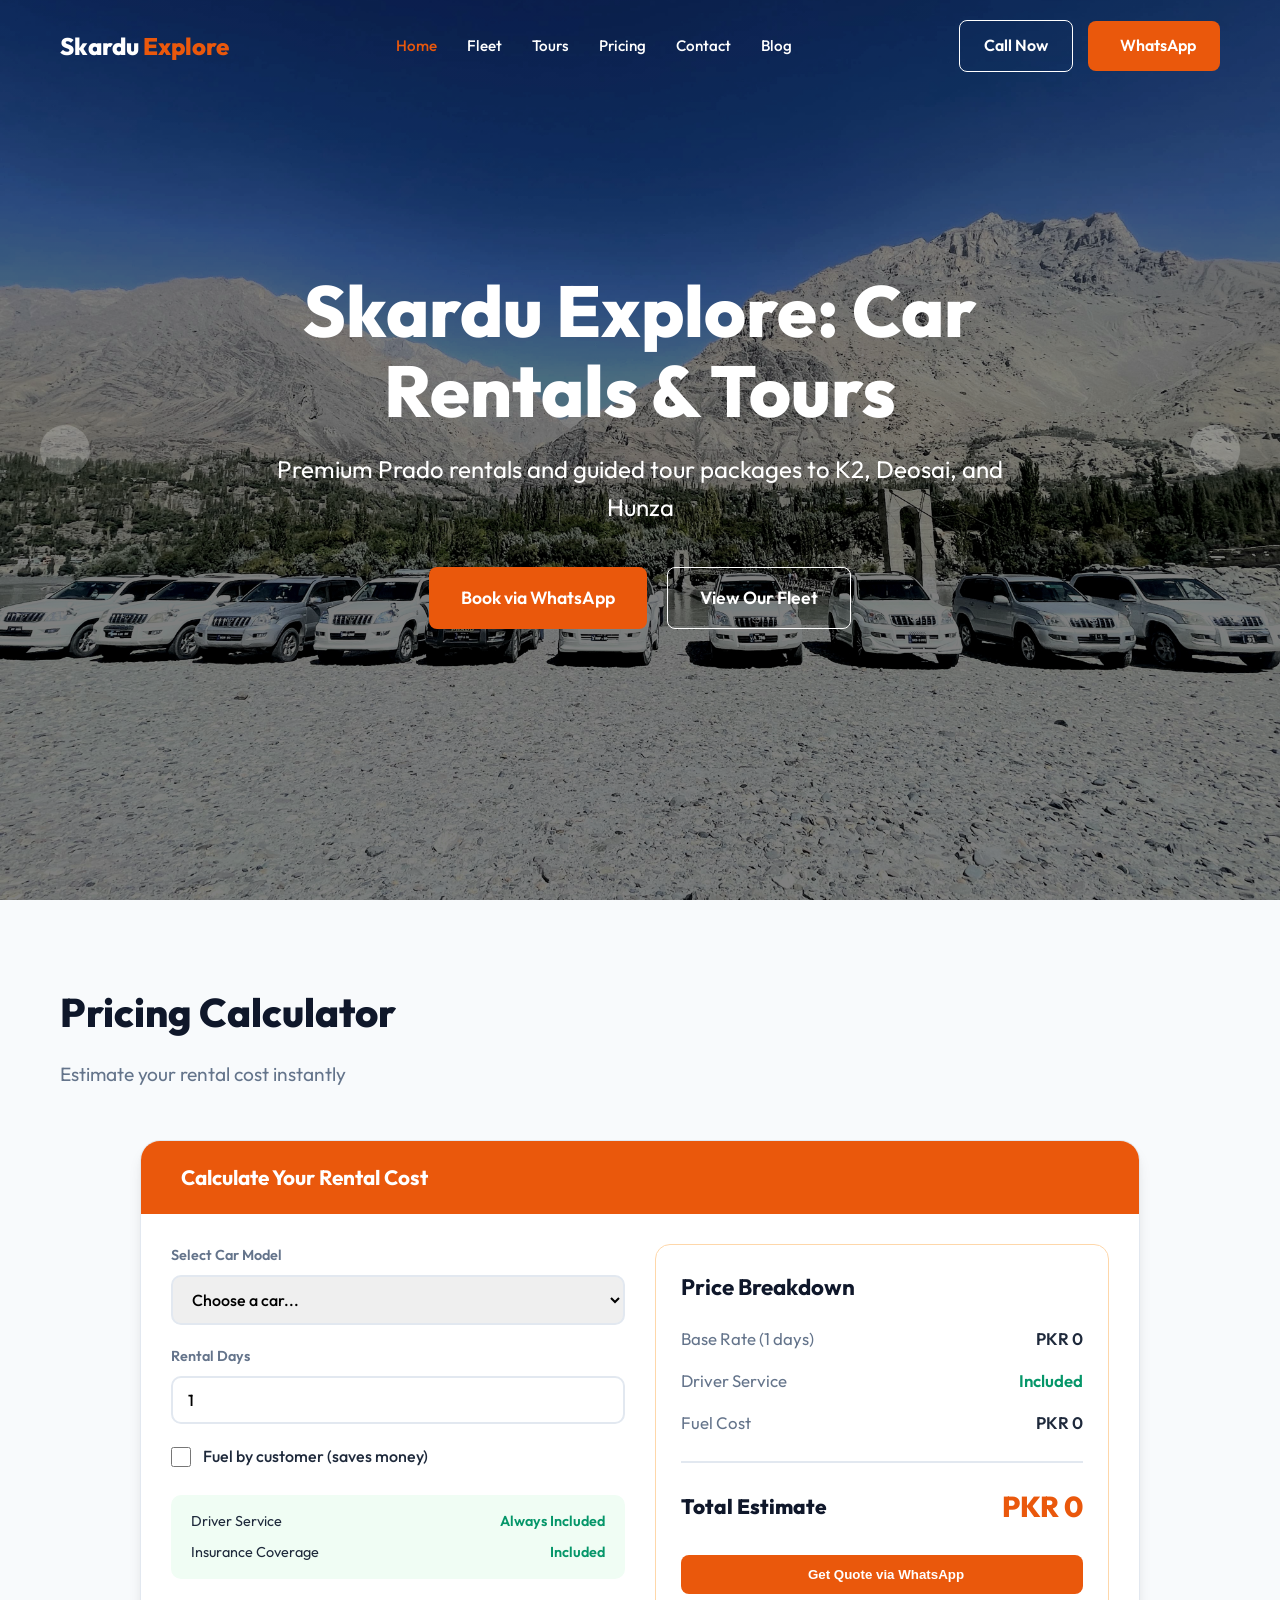
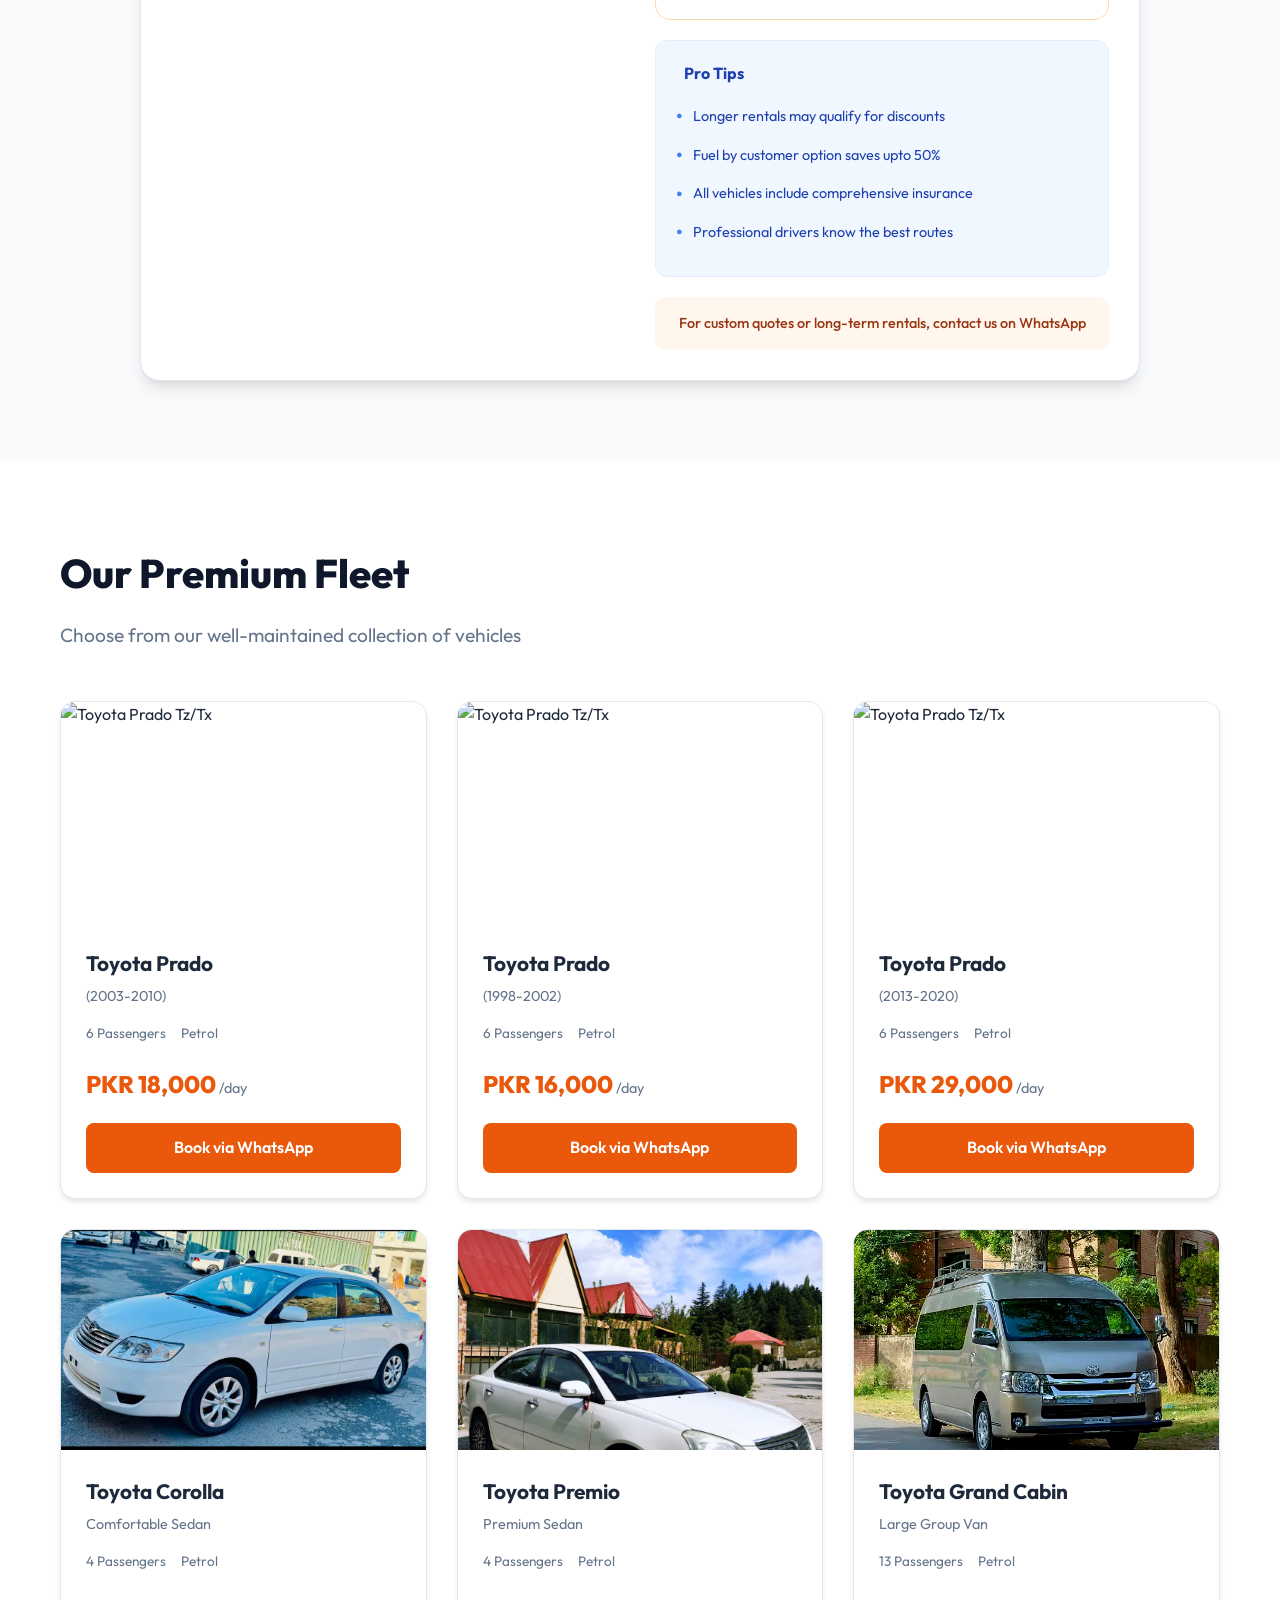
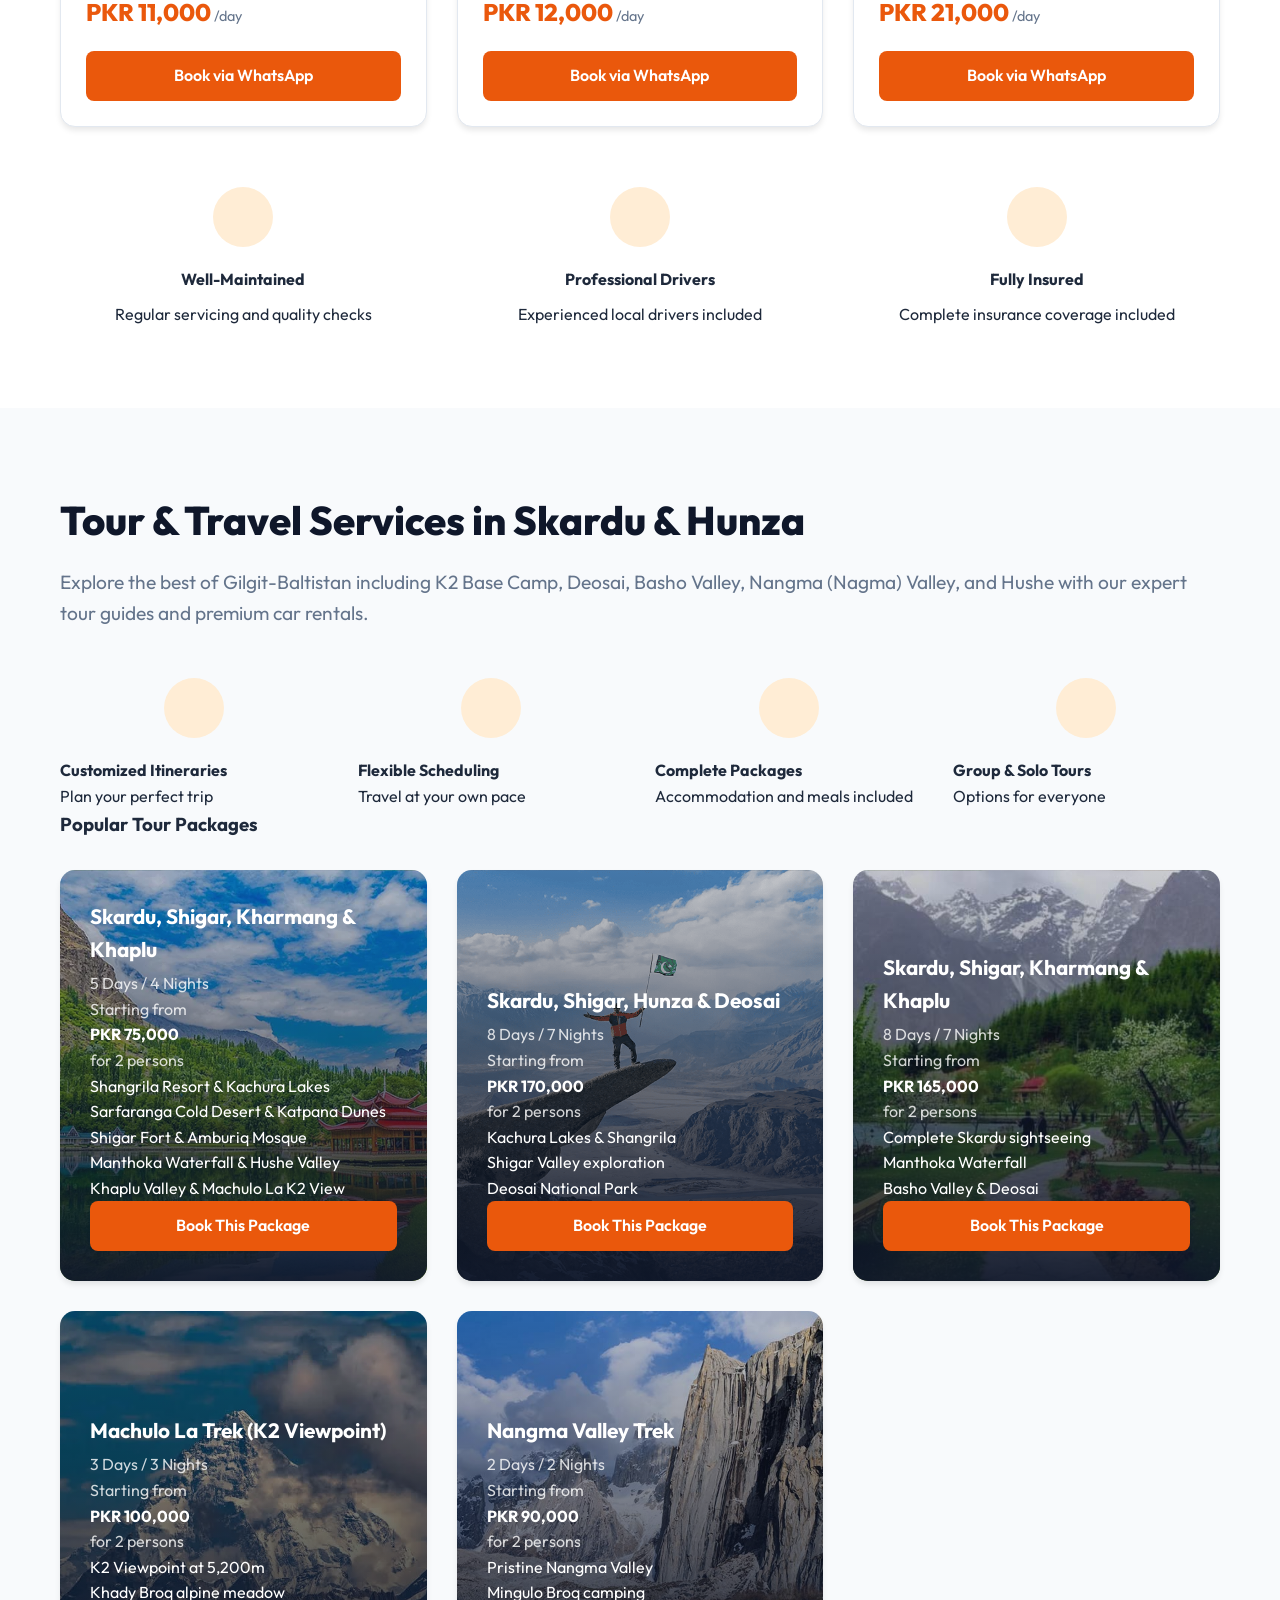
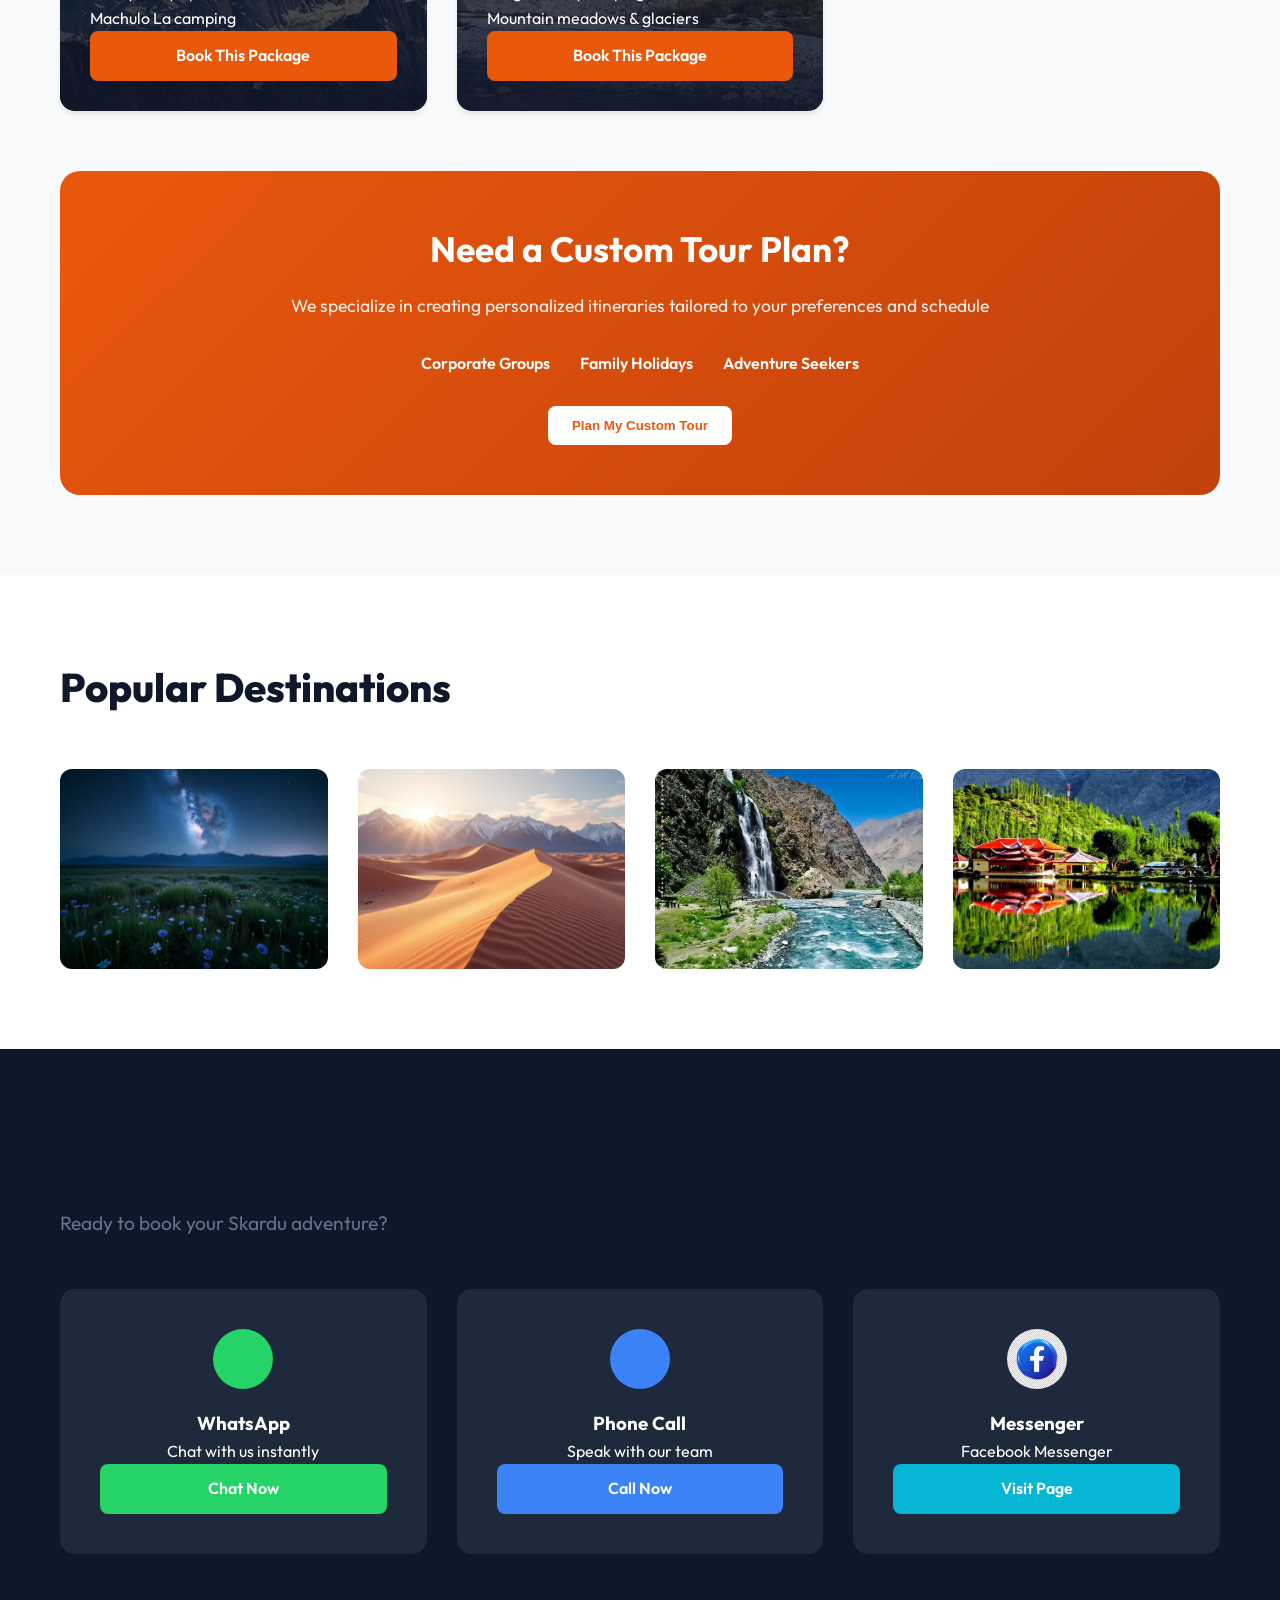
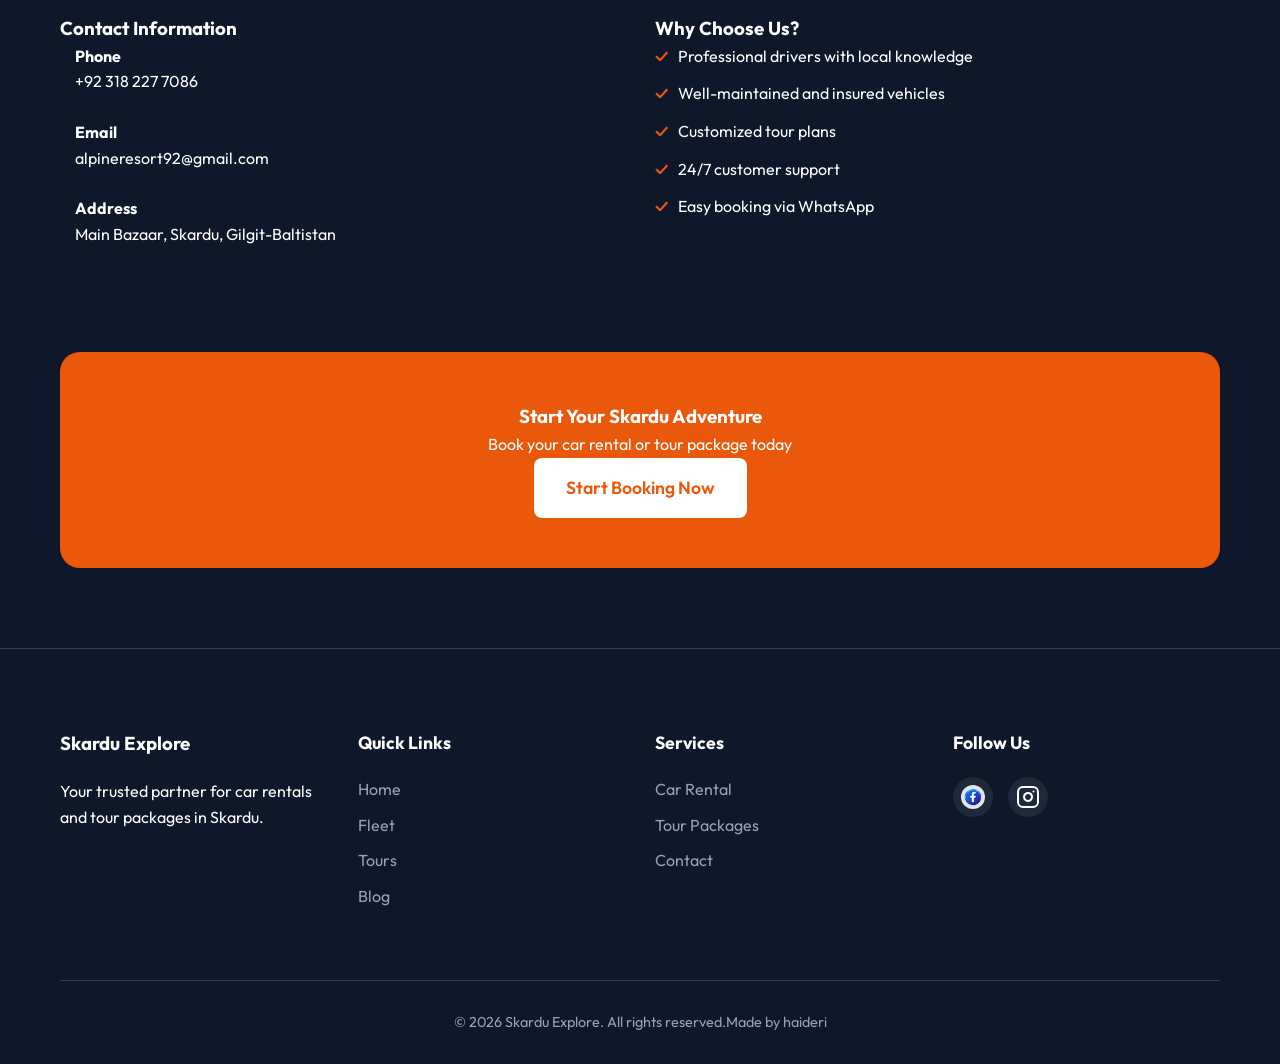
==== commit 3519a829: "INITILA COMMIT" ====
--- a/index.html
+++ b/index.html
@@ -4,39 +4,42 @@
 <head>
     <meta charset="UTF-8">
     <meta name="viewport" content="width=device-width, initial-scale=1.0">
-    <title>Alpine Tours Skardu | Rent Prado, K2 & Deosai Tours, Skardu Tour Packages</title>
+    <title>Skardu Explore | Premium Car Rentals & Top Tour Packages in Skardu</title>
     <meta name="description"
-        content="Alpine Tours Skardu offers premium car rentals (Prado, Corolla) and tour packages to K2, Deosai, Basho Valley, and Hunza. Book your Skardu tour guide today!">
+        content="Discover Gilgit-Baltistan with Skardu Explore. We provide premium car rentals (Prado, Corolla, Grand Cabin) and expert-guided tour packages to K2, Deosai, Basho Valley, and Hunza.">
     <meta name="keywords"
-        content="Tours, Skardu, Rent, Prado, K2, Nangma, Nagma, Machulo La, Hushe, Basho Valley, Deosai, Manthoka Waterfall, Katpana, Sarfaranga, Kachura, Tour Guide, Packages, Hunza, Skardu Car Rental">
-    <meta name="author" content="Alpine Tours Skardu">
+        content="Skardu Explore, Skardu Tours, Rent a Car in Skardu, Prado Rental Skardu, K2 Base Camp Trek, Deosai National Park, Basho Valley Tours, Hunza Tour Packages, Skardu Tour Guide, Gilgit Baltistan Travel">
+    <meta name="author" content="Skardu Explore">
+    <link rel="canonical" href="https://alpinetourskardu.com/">
 
     <!-- Open Graph / Facebook -->
     <meta property="og:type" content="website">
     <meta property="og:url" content="https://alpinetourskardu.com/">
-    <meta property="og:title" content="Alpine Tours Skardu | Rent Prado, K2 & Deosai Tours">
+    <meta property="og:title" content="Skardu Explore | Premium Car Rentals & Tours">
     <meta property="og:description"
-        content="Premium car rentals and customized tour packages in Skardu. Explore Deosai, K2, and Basho Valley with our expert tour guides.">
-    <meta property="og:image" content="img/skardu.webp">
+        content="Experience the best of Skardu with premium car rentals and customized tour packages to Deosai, K2, and Basho Valley.">
+    <meta property="og:image" content="https://alpinetourskardu.com/img/skardu.webp">
 
     <!-- Twitter -->
     <meta property="twitter:card" content="summary_large_image">
     <meta property="twitter:url" content="https://alpinetourskardu.com/">
-    <meta property="twitter:title" content="Alpine Tours Skardu | Rent Prado, K2 & Deosai Tours">
+    <meta property="twitter:title" content="Skardu Explore | Premium Car Rentals & Tours">
     <meta property="twitter:description"
-        content="Premium car rentals and customized tour packages in Skardu. Explore Deosai, K2, and Basho Valley.">
-    <meta property="twitter:image" content="img/skardu.webp">
+        content="Experience the best of Skardu with premium car rentals and customized tour packages to Deosai, K2, and Basho Valley.">
+    <meta property="twitter:image" content="https://alpinetourskardu.com/img/skardu.webp">
 
     <!-- Structured Data (JSON-LD) -->
     <script type="application/ld+json">
     {
       "@context": "https://schema.org",
       "@type": "TravelAgency",
-      "name": "Alpine Tours Skardu",
-      "image": "img/skardu.webp",
-      "@id": "",
+      "name": "Skardu Explore",
+      "description": "Premium car rentals and expert-guided tour packages in Skardu, Gilgit-Baltistan.",
+      "image": "https://alpinetourskardu.com/img/skardu.webp",
+      "@id": "https://alpinetourskardu.com/",
       "url": "https://alpinetourskardu.com/",
       "telephone": "+923182277086",
+      "priceRange": "$$",
       "address": {
         "@type": "PostalAddress",
         "streetAddress": "Main Bazaar",
@@ -63,7 +66,11 @@
         ],
         "opens": "00:00",
         "closes": "23:59"
-      }
+      },
+      "sameAs": [
+        "https://www.facebook.com/people/Alpine-Tours-Skardu/100077133245114/",
+        "https://www.instagram.com/incredibleskardu?igsh=cXI4b3U4dmhjMXF0"
+      ]
     }
     </script>
 
@@ -88,7 +95,7 @@
     <nav id="navbar">
         <div class="container nav-container">
             <div class="logo">
-                <a href="#home">Alpine Tours <span>Skardu</span></a>
+                <a href="#home">Skardu <span>Explore</span></a>
             </div>
 
             <div class="nav-links" id="navLinks">
@@ -97,6 +104,7 @@
                 <a href="#tours">Tours</a>
                 <a href="#pricing">Pricing</a>
                 <a href="#contact">Contact</a>
+                <a href="blog.html">Blog</a>
             </div>
 
             <div class="nav-actions">
@@ -118,6 +126,7 @@
             <a href="#tours">Tours</a>
             <a href="#pricing">Pricing</a>
             <a href="#contact">Contact</a>
+            <a href="blog.html">Blog</a>
             <a href="tel:+923182277086" class="mobile-cta">Call Now</a>
         </div>
     </nav>
@@ -129,8 +138,8 @@
             <div class="slide active"
                 style="background-image: linear-gradient(rgba(0,0,0,0.5), rgba(0,0,0,0.5)), url('img/bag1.jpg')">
                 <div class="container hero-content">
-                    <h1 class="fade-in">Rent Your Ride in Skardu</h1>
-                    <p class="fade-in-delay">Explore the breathtaking beauty of Skardu with our premium car rental services</p>
+                    <h1 class="fade-in">Skardu Explore: Car Rentals & Tours</h1>
+                    <p class="fade-in-delay">Premium Prado rentals and guided tour packages to K2, Deosai, and Hunza</p>
                     <div class="hero-btns fade-in-delay-2">
                         <a href="https://wa.me/923182277086" target="_blank" class="btn btn-primary btn-lg">Book via WhatsApp</a>
                         <a href="#fleet" class="btn btn-outline btn-lg">View Our Fleet</a>
@@ -709,7 +718,7 @@
         <div class="container">
             <div class="grid grid-4">
                 <div class="footer-col">
-                    <h3>Alpine Tours Skardu</h3>
+                    <h3>Skardu Explore</h3>
                     <p>Your trusted partner for car rentals and tour packages in Skardu.</p>
                 </div>
                 <div class="footer-col">
@@ -718,6 +727,7 @@
                         <li><a href="#home">Home</a></li>
                         <li><a href="#fleet">Fleet</a></li>
                         <li><a href="#tours">Tours</a></li>
+                        <li><a href="blog.html">Blog</a></li>
                     </ul>
                 </div>
                 <div class="footer-col">
@@ -750,7 +760,7 @@
                 </div>
             </div>
             <div class="footer-bottom">
-                <p>&copy; 2026 Alpine Tours Skardu. All rights reserved.Made by haideri</p>
+                <p>&copy; 2026 Skardu Explore. All rights reserved.Made by haideri</p>
             </div>
         </div>
     </footer>
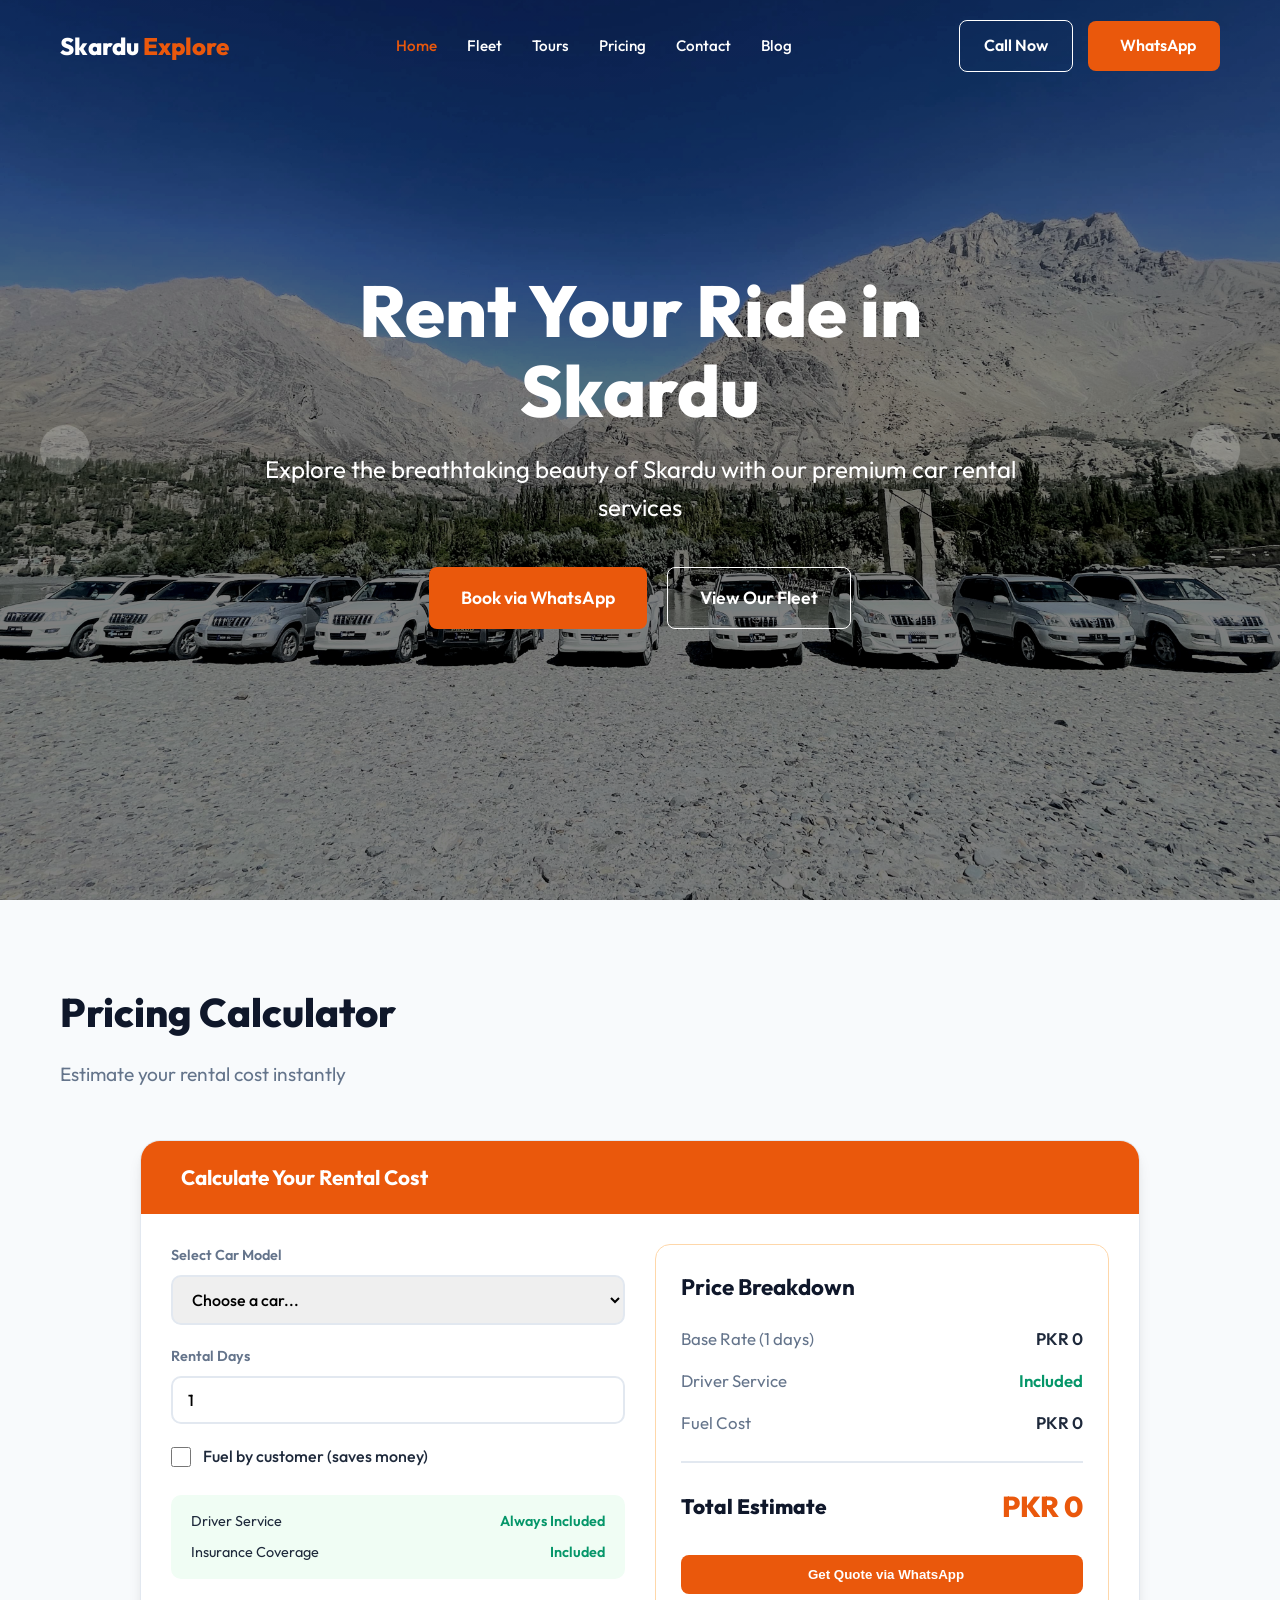
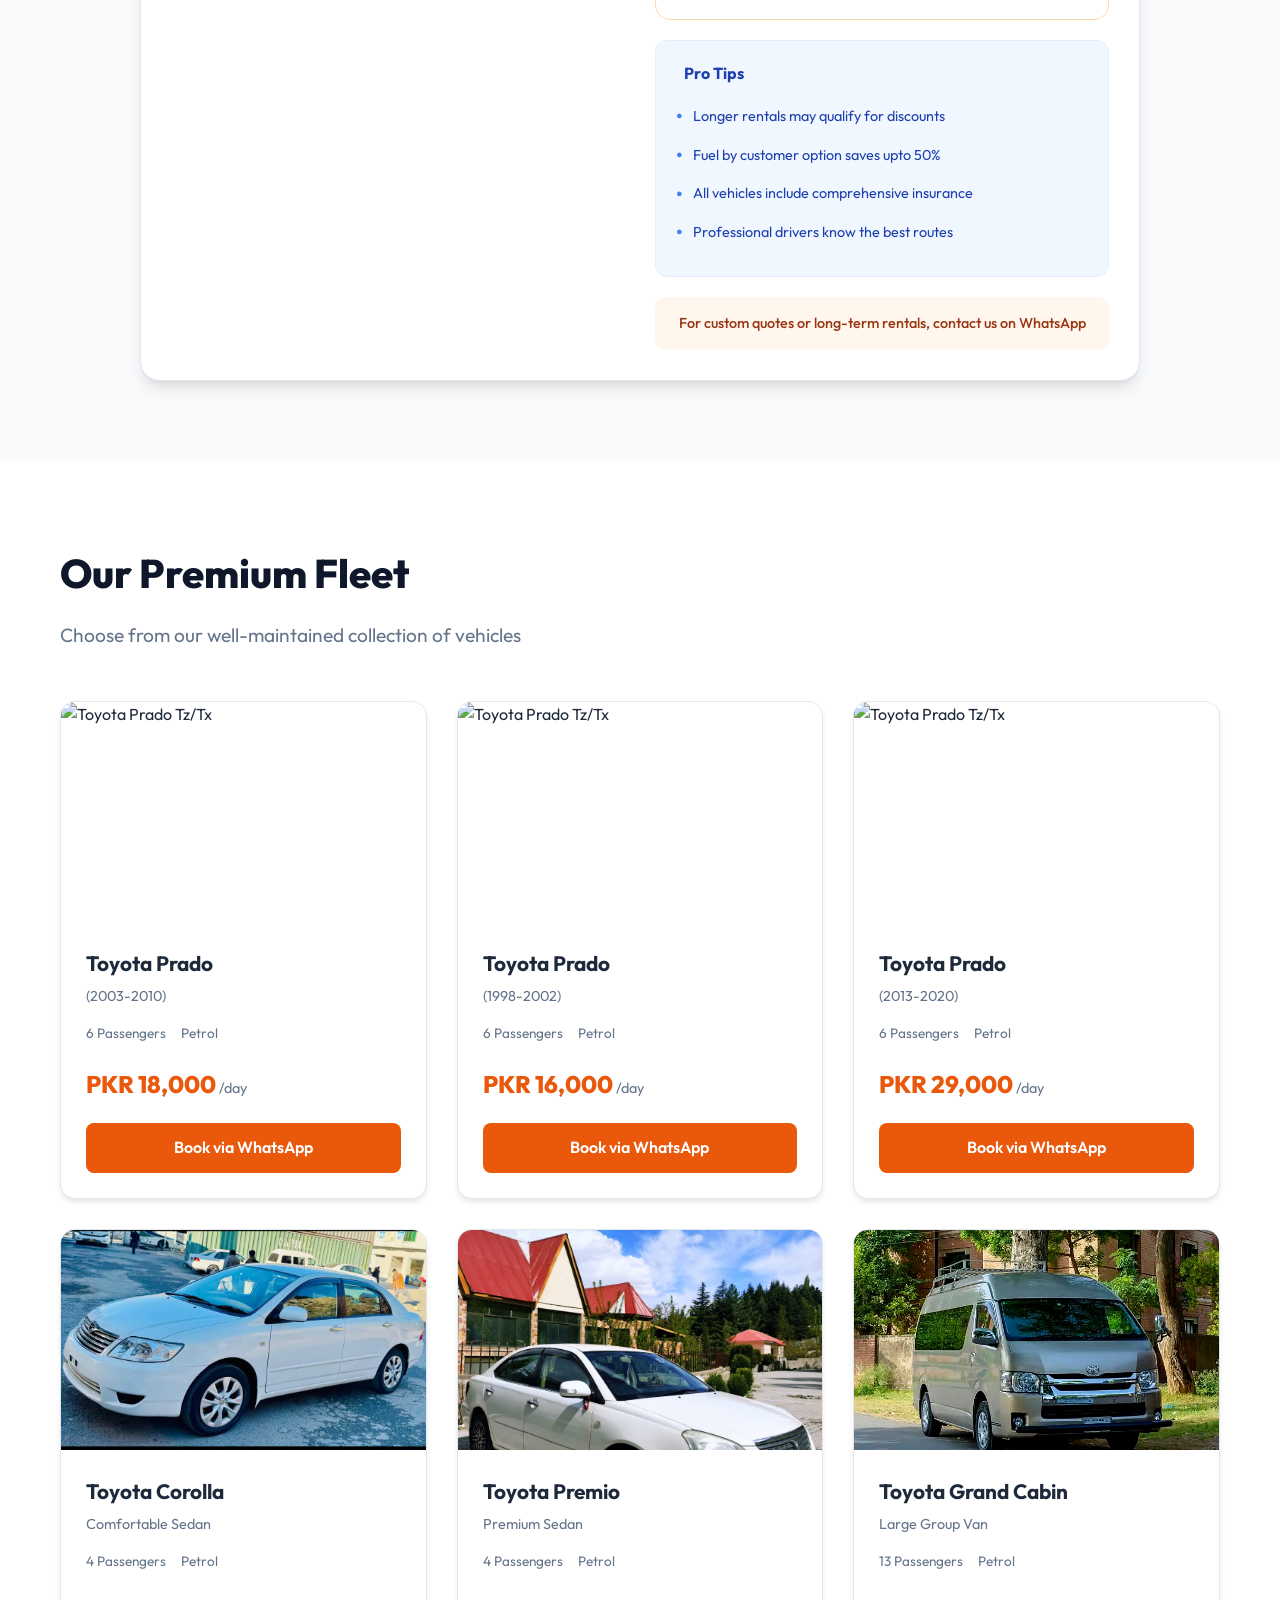
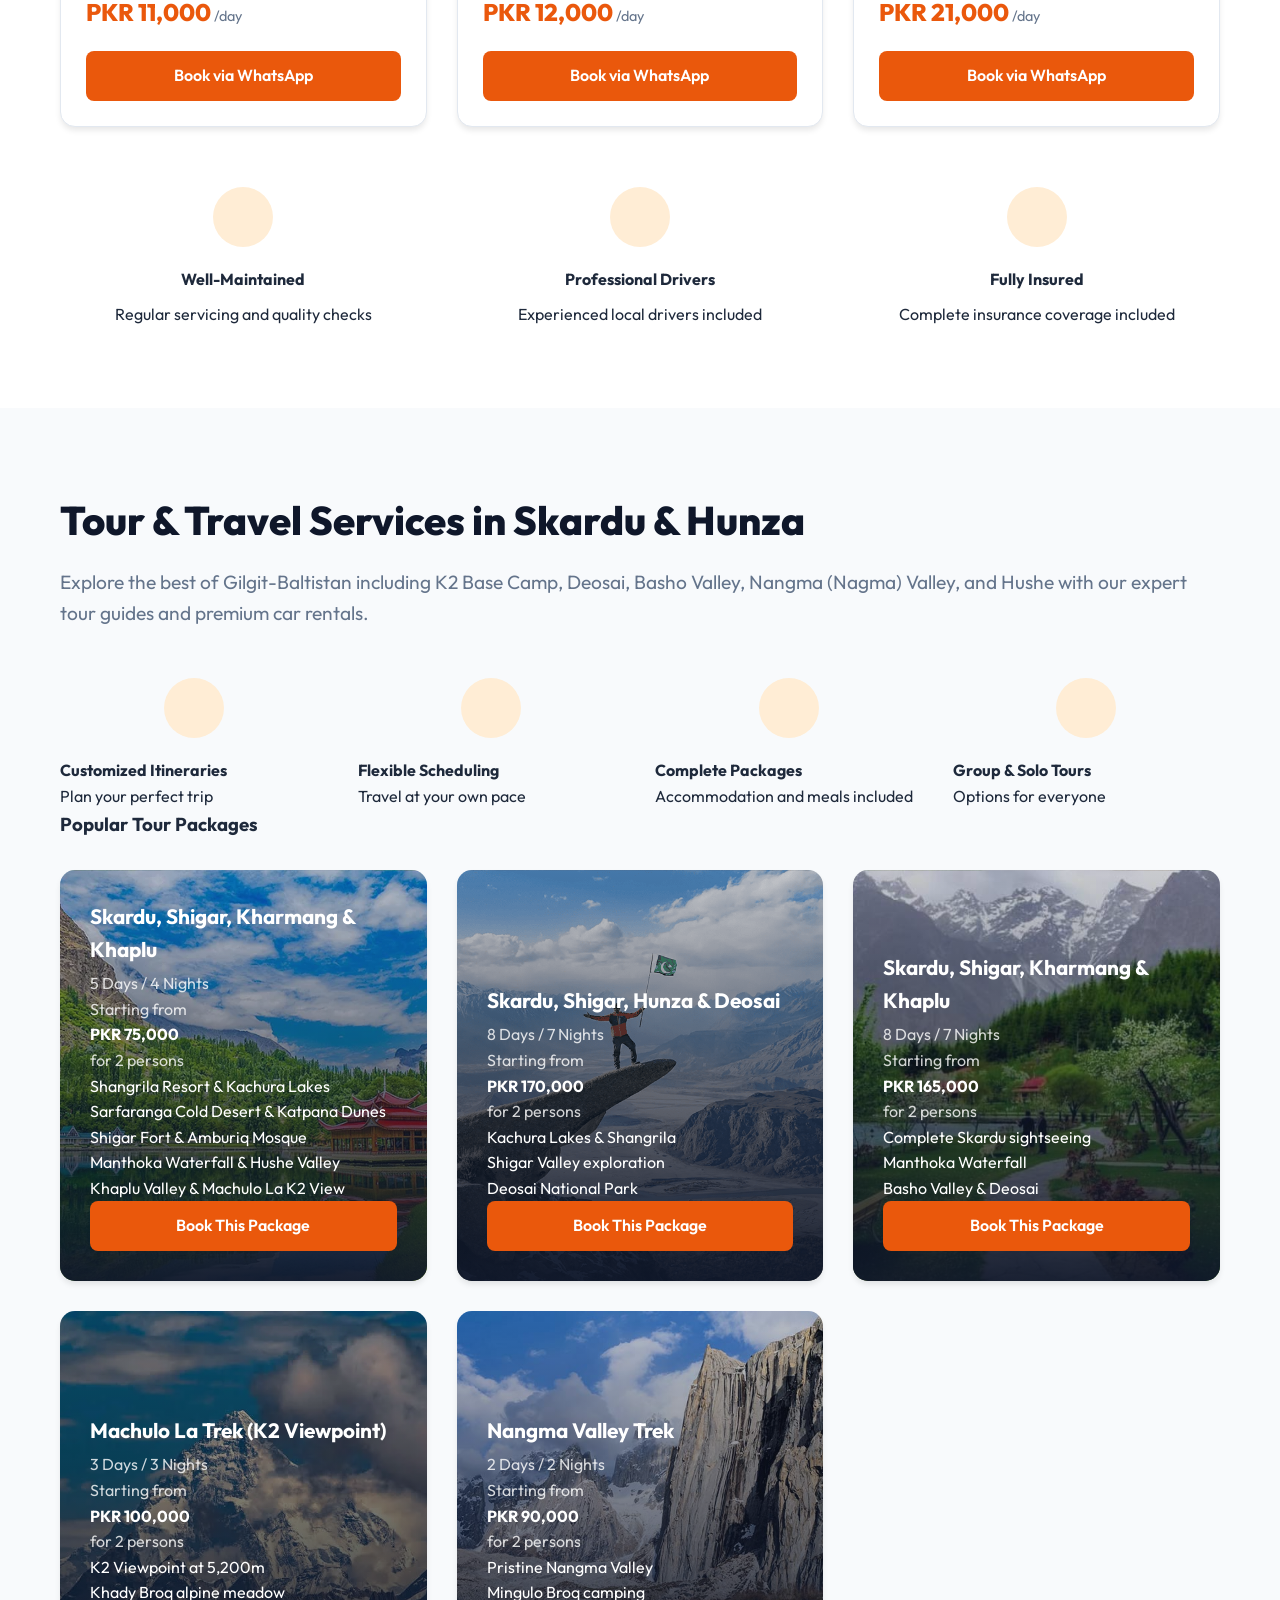
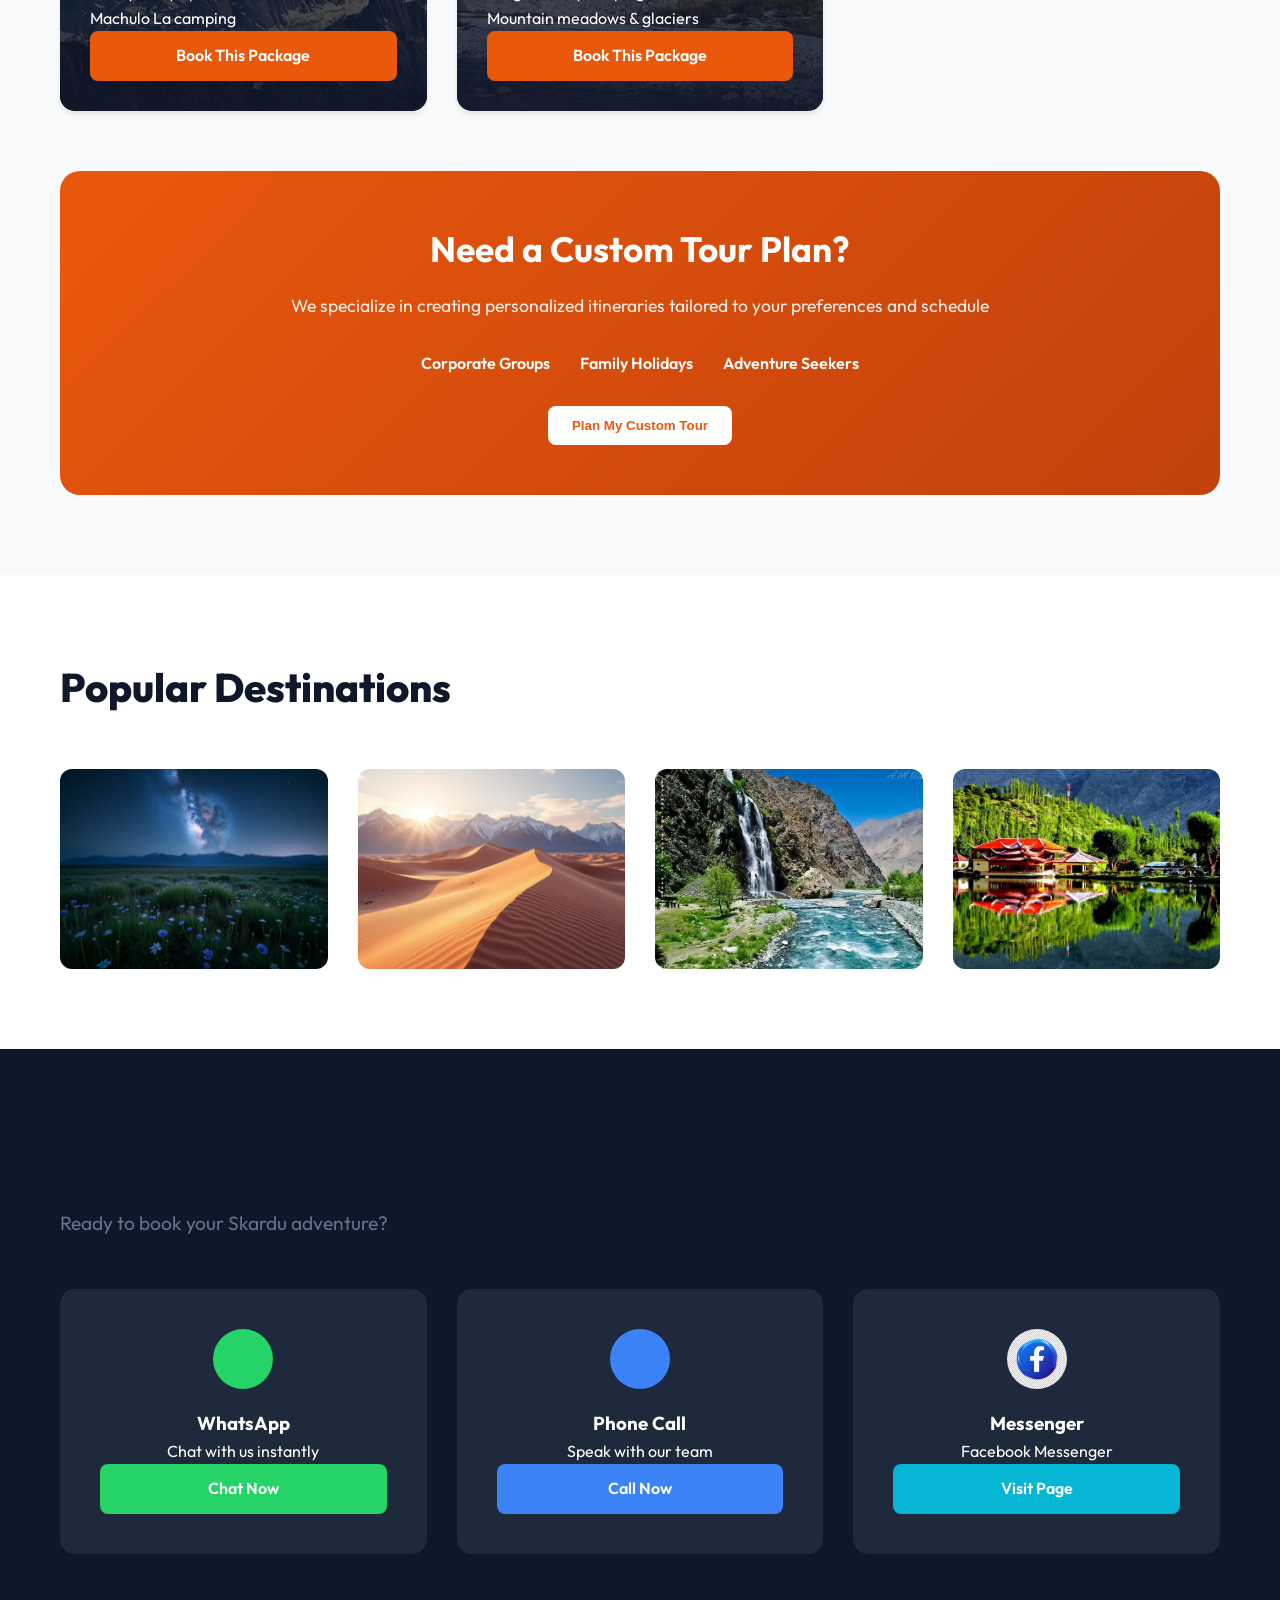
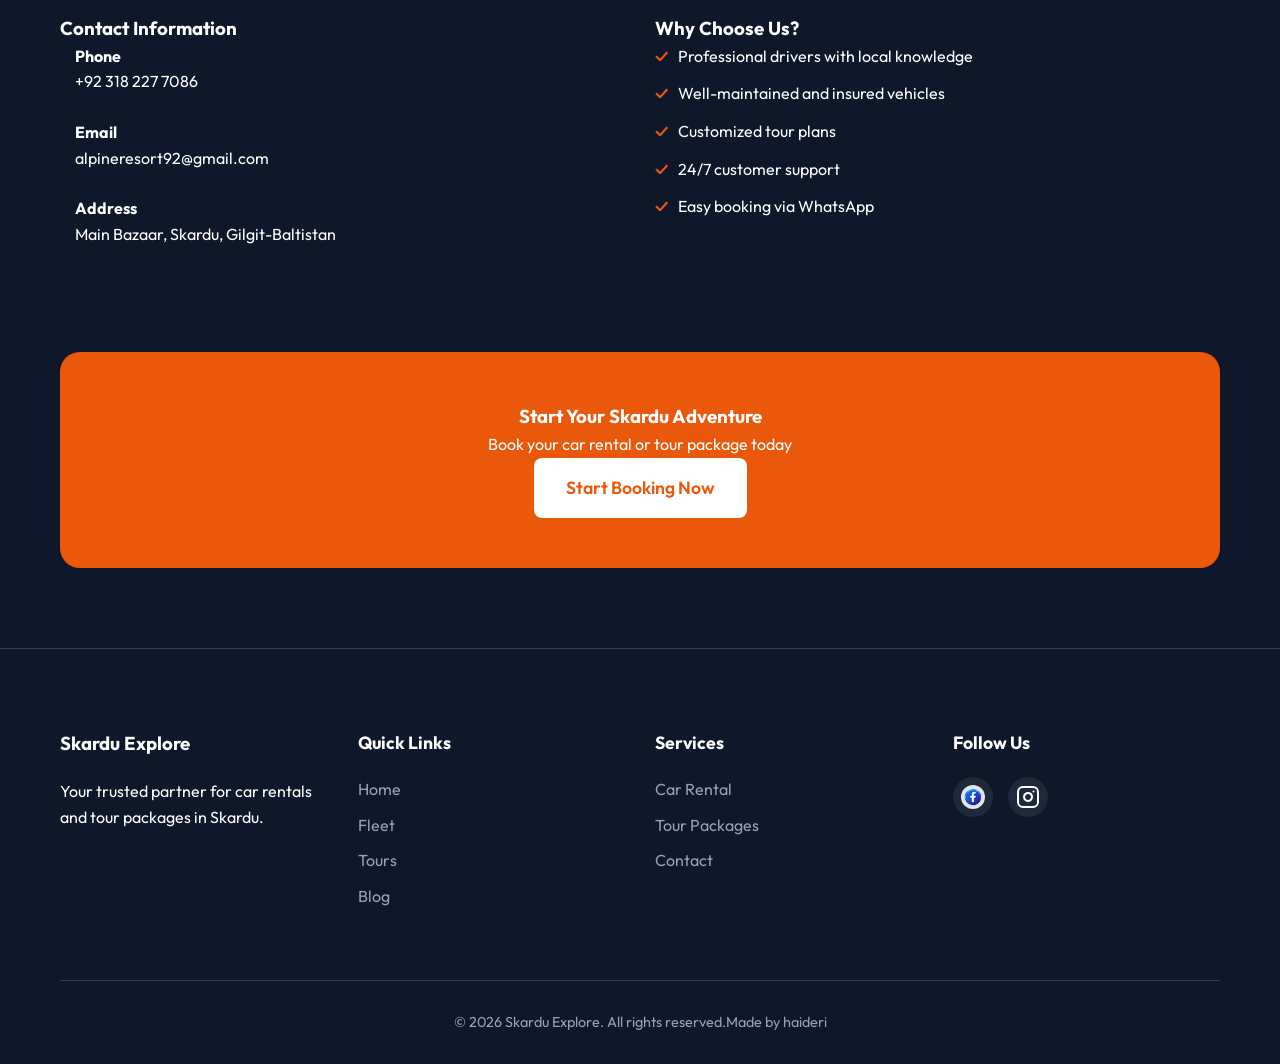
==== commit 29538a31: "Hardcode slides in HTML to prevent loading delay" ====
--- a/index.html
+++ b/index.html
@@ -134,12 +134,30 @@
     <!-- Hero Section -->
     <section id="home" class="hero">
         <div class="hero-slider" id="heroSlider">
-            <!-- Slides will be injected or hardcoded -->
-            <div class="slide active"
-                style="background-image: linear-gradient(rgba(0,0,0,0.5), rgba(0,0,0,0.5)), url('img/bag1.jpg')">
+            <div class="slide active" style="background-image: linear-gradient(rgba(0,0,0,0.5), rgba(0,0,0,0.5)), url('img/bag1.jpg')">
                 <div class="container hero-content">
-                    <h1 class="fade-in">Skardu Explore: Car Rentals & Tours</h1>
-                    <p class="fade-in-delay">Premium Prado rentals and guided tour packages to K2, Deosai, and Hunza</p>
+                    <h1 class="fade-in">Rent Your Ride in Skardu</h1>
+                    <p class="fade-in-delay">Explore the breathtaking beauty of Skardu with our premium car rental services</p>
+                    <div class="hero-btns fade-in-delay-2">
+                        <a href="https://wa.me/923182277086" target="_blank" class="btn btn-primary btn-lg">Book via WhatsApp</a>
+                        <a href="#fleet" class="btn btn-outline btn-lg">View Our Fleet</a>
+                    </div>
+                </div>
+            </div>
+            <div class="slide" style="background-image: linear-gradient(rgba(0,0,0,0.5), rgba(0,0,0,0.5)), url('img/bagimg.png')">
+                <div class="container hero-content">
+                    <h1 class="fade-in">Professional Drivers</h1>
+                    <p class="fade-in-delay">Experienced local drivers who know the best routes through the mountains</p>
+                    <div class="hero-btns fade-in-delay-2">
+                        <a href="https://wa.me/923182277086" target="_blank" class="btn btn-primary btn-lg">Book via WhatsApp</a>
+                        <a href="#fleet" class="btn btn-outline btn-lg">View Our Fleet</a>
+                    </div>
+                </div>
+            </div>
+            <div class="slide" style="background-image: linear-gradient(rgba(0,0,0,0.5), rgba(0,0,0,0.5)), url('img/bag3.jpg')">
+                <div class="container hero-content">
+                    <h1 class="fade-in">Modern Fleet</h1>
+                    <p class="fade-in-delay">Well-maintained vehicles equipped for mountain terrain and comfort</p>
                     <div class="hero-btns fade-in-delay-2">
                         <a href="https://wa.me/923182277086" target="_blank" class="btn btn-primary btn-lg">Book via WhatsApp</a>
                         <a href="#fleet" class="btn btn-outline btn-lg">View Our Fleet</a>
--- a/style.css
+++ b/style.css
@@ -264,6 +264,7 @@
     position: relative;
     height: 100vh;
     overflow: hidden;
+    background-color: var(--secondary);
 }
 
 .hero-slider {
@@ -279,6 +280,7 @@
     height: 100%;
     background-size: cover;
     background-position: center;
+    background-color: var(--secondary);
     opacity: 0;
     transition: opacity 1s ease-in-out;
     display: flex;
